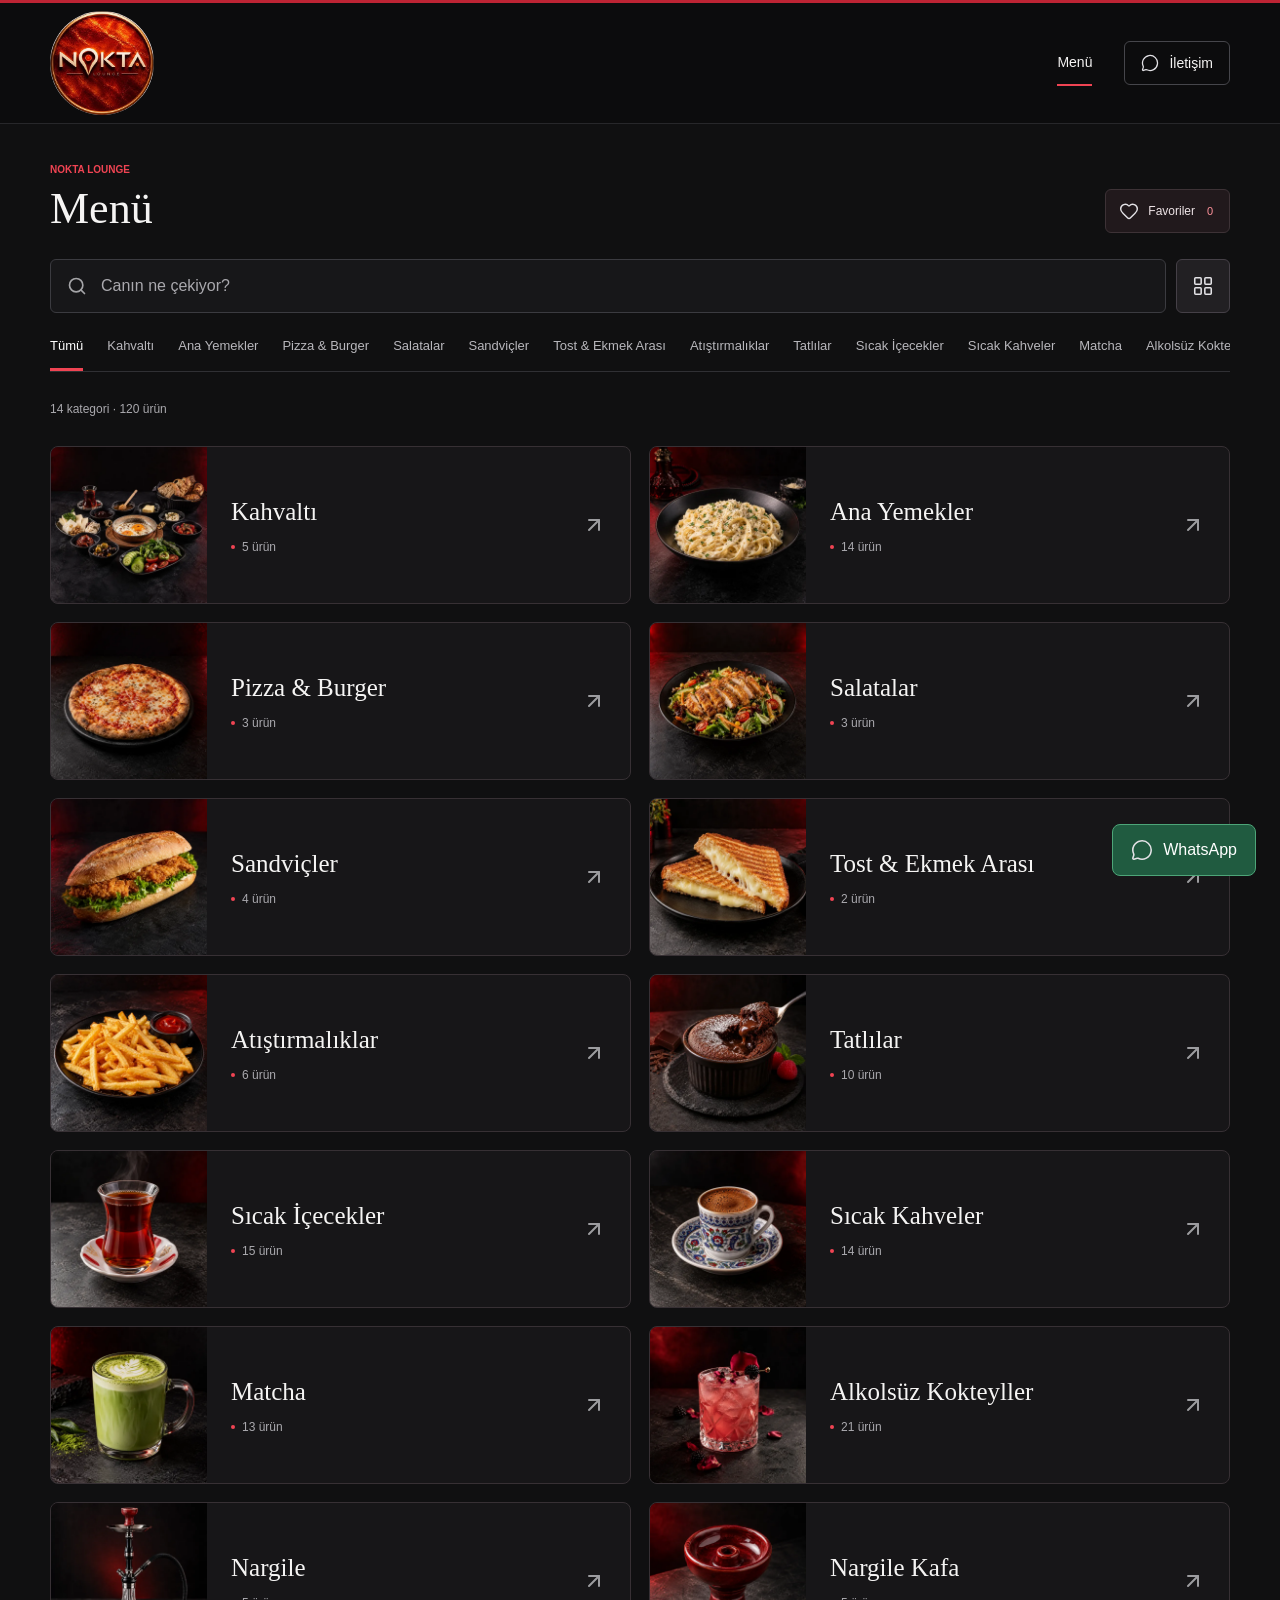
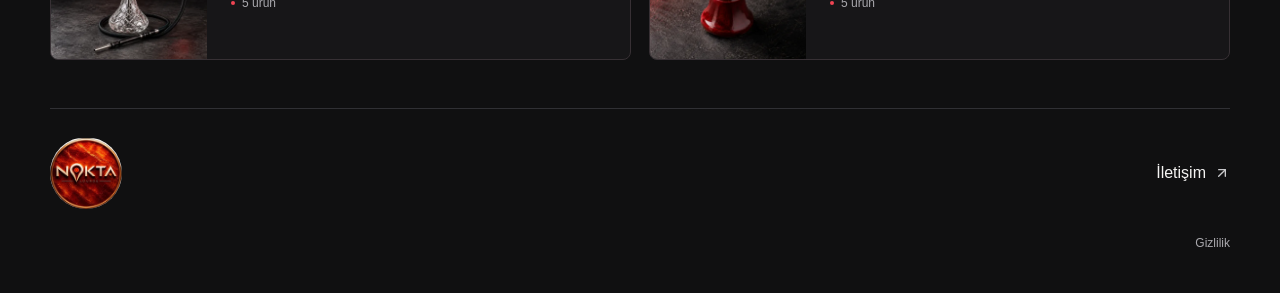
==== index.html @ b3f1ae63 "Launch Nokta Lounge menu with mobile navigation and WhatsApp" ====
<!doctype html>
<html lang="tr">
<head>
  <meta charset="UTF-8">
  <meta name="viewport" content="width=device-width, initial-scale=1, viewport-fit=cover">
  <meta name="theme-color" content="#101011">
  <meta name="description" content="Nokta Lounge menüsü: kahveler, soğuk içecekler, yemekler, tatlılar ve nargile. Kategorileri ve ürün fiyatlarını inceleyin.">
  <meta property="og:title" content="Nokta Lounge | Menü">
  <meta property="og:description" content="Kahveler, yemekler, tatlılar ve daha fazlası. Nokta Lounge menüsü.">
  <meta property="og:type" content="website">
  <meta property="og:locale" content="tr_TR">
  <meta property="og:url" content="https://merterman007-sudo.github.io/noktalounge/">
  <meta property="og:image" content="https://merterman007-sudo.github.io/noktalounge/assets/brand/nokta-logo.webp">
  <link rel="canonical" href="https://merterman007-sudo.github.io/noktalounge/">
  <title>Nokta Lounge | Menü</title>
  <link rel="icon" href="assets/brand/favicon.png" type="image/png">
  <link rel="stylesheet" href="styles.css">
  <script type="application/ld+json">{"@context":"https://schema.org","@type":"CafeOrCoffeeShop","name":"Nokta Lounge","currenciesAccepted":"TRY","telephone":"+905308218324","url":"https://merterman007-sudo.github.io/noktalounge/","hasMenu":"https://merterman007-sudo.github.io/noktalounge/"}</script>
</head>
<body>
  <a class="skip-link" href="#menu-title">Menüye geç</a>
  <header class="topbar">
    <div class="shell topbar-inner">
      <a class="brand" href="index.html" data-home aria-label="Nokta Lounge, ana menü">
        <img class="site-logo" src="assets/brand/nokta-logo.webp" width="320" height="320" alt="Nokta Lounge">
      </a>
      <nav class="header-nav" aria-label="Ana gezinme">
        <a class="header-menu" href="#menu-title" data-home>Menü</a>
        <button class="contact-trigger" type="button" data-contact><img src="assets/icons/message-circle.svg" width="18" height="18" alt="">İletişim</button>
      </nav>
    </div>
  </header>
  <main class="shell">
    <section class="menu-section" aria-labelledby="menu-title">
      <div class="menu-toolbar">
        <div><p class="eyebrow">NOKTA LOUNGE</p><h1 id="menu-title" tabindex="-1">Menü</h1></div>
        <button class="favorites-shortcut" type="button" data-favorites><img src="assets/icons/heart.svg" width="20" height="20" alt=""><span>Favoriler</span><span data-favorite-count>0</span></button>
      </div>
      <div class="menu-controls">
        <div class="search-tools"><div class="search-row">
          <img src="assets/icons/search.svg" alt="" width="20" height="20">
          <input id="search-input" type="search" autocomplete="off" enterkeyhint="search" placeholder="Canın ne çekiyor?" aria-label="Ürün veya kategori ara">
          <button id="clear-search" class="icon-button" type="button" aria-label="Aramayı temizle" title="Aramayı temizle" hidden><img src="assets/icons/x.svg" alt="" width="20" height="20"></button>
        </div><button class="category-picker icon-button" type="button" data-picker title="Tüm kategoriler" aria-label="Tüm kategorileri aç"><img src="assets/icons/layout-grid.svg" width="22" height="22" alt=""></button></div>
        <nav class="tabs" aria-label="Menü kategorileri"><div id="tabs-inner" class="tabs-inner"></div></nav>
      </div>
      <div class="results-toolbar"><p id="menu-summary" role="status">14 kategori</p><label id="sort-control" hidden><span>Sırala</span><select id="sort-select" aria-label="Ürünleri sırala"><option value="menu">Menü sırası</option><option value="low">Fiyat: düşükten yükseğe</option><option value="high">Fiyat: yüksekten düşüğe</option></select></label></div>
      <div id="category-grid" class="category-grid">
        <a class="category-card" href="#cat=kahvalti" data-category="kahvalti"><span class="category-image"><img src="assets/products/pdf-menu/serpme-kahvalti-kisi-basi.webp" width="640" height="640" alt="" loading="lazy"></span><span class="category-copy"><span><strong>Kahvaltı</strong><small>5 ürün</small></span><img src="assets/icons/arrow-up-right.svg" width="20" height="20" alt=""></span></a>
        <a class="category-card" href="#cat=ana-yemekler" data-category="ana-yemekler"><span class="category-image"><img src="assets/products/pdf-menu/fettuccine-alfredo.webp" width="640" height="640" alt="" loading="lazy"></span><span class="category-copy"><span><strong>Ana Yemekler</strong><small>14 ürün</small></span><img src="assets/icons/arrow-up-right.svg" width="20" height="20" alt=""></span></a>
        <a class="category-card" href="#cat=pizza-burger" data-category="pizza-burger"><span class="category-image"><img src="assets/products/pdf-menu/pizza.webp" width="640" height="640" alt="" loading="lazy"></span><span class="category-copy"><span><strong>Pizza &amp; Burger</strong><small>3 ürün</small></span><img src="assets/icons/arrow-up-right.svg" width="20" height="20" alt=""></span></a>
        <a class="category-card" href="#cat=salatalar" data-category="salatalar"><span class="category-image"><img src="assets/products/pdf-menu/citir-tavuklu-salata.webp" width="640" height="640" alt="" loading="lazy"></span><span class="category-copy"><span><strong>Salatalar</strong><small>3 ürün</small></span><img src="assets/icons/arrow-up-right.svg" width="20" height="20" alt=""></span></a>
        <a class="category-card" href="#cat=sandvicler" data-category="sandvicler"><span class="category-image"><img src="assets/products/pdf-menu/citir-tavuk-sandvic.webp" width="640" height="640" alt="" loading="lazy"></span><span class="category-copy"><span><strong>Sandviçler</strong><small>4 ürün</small></span><img src="assets/icons/arrow-up-right.svg" width="20" height="20" alt=""></span></a>
        <a class="category-card" href="#cat=tost-ekmek-arasi" data-category="tost-ekmek-arasi"><span class="category-image"><img src="assets/products/kasarli-tost.webp" width="640" height="640" alt="" loading="lazy"></span><span class="category-copy"><span><strong>Tost &amp; Ekmek Arası</strong><small>2 ürün</small></span><img src="assets/icons/arrow-up-right.svg" width="20" height="20" alt=""></span></a>
        <a class="category-card" href="#cat=atistirmaliklar" data-category="atistirmaliklar"><span class="category-image"><img src="assets/products/patates-kizartmasi.webp" width="640" height="640" alt="" loading="lazy"></span><span class="category-copy"><span><strong>Atıştırmalıklar</strong><small>6 ürün</small></span><img src="assets/icons/arrow-up-right.svg" width="20" height="20" alt=""></span></a>
        <a class="category-card" href="#cat=tatlilar" data-category="tatlilar"><span class="category-image"><img src="assets/products/sufle.webp" width="640" height="640" alt="" loading="lazy"></span><span class="category-copy"><span><strong>Tatlılar</strong><small>10 ürün</small></span><img src="assets/icons/arrow-up-right.svg" width="20" height="20" alt=""></span></a>
        <a class="category-card" href="#cat=sicak-icecekler" data-category="sicak-icecekler"><span class="category-image"><img src="assets/products/cay.webp" width="640" height="640" alt="" loading="lazy"></span><span class="category-copy"><span><strong>Sıcak İçecekler</strong><small>15 ürün</small></span><img src="assets/icons/arrow-up-right.svg" width="20" height="20" alt=""></span></a>
        <a class="category-card" href="#cat=kahveler" data-category="kahveler"><span class="category-image"><img src="assets/products/turk-kahvesi.webp" width="640" height="640" alt="" loading="lazy"></span><span class="category-copy"><span><strong>Sıcak Kahveler</strong><small>14 ürün</small></span><img src="assets/icons/arrow-up-right.svg" width="20" height="20" alt=""></span></a>
        <a class="category-card" href="#cat=matcha" data-category="matcha"><span class="category-image"><img src="assets/products/pdf-menu/matcha-latte.webp" width="640" height="640" alt="" loading="lazy"></span><span class="category-copy"><span><strong>Matcha</strong><small>13 ürün</small></span><img src="assets/icons/arrow-up-right.svg" width="20" height="20" alt=""></span></a>
        <a class="category-card" href="#cat=alkolsuz-kokteyller" data-category="alkolsuz-kokteyller"><span class="category-image"><img src="assets/products/pdf-menu/pink-venom.webp" width="640" height="640" alt="" loading="lazy"></span><span class="category-copy"><span><strong>Alkolsüz Kokteyller</strong><small>21 ürün</small></span><img src="assets/icons/arrow-up-right.svg" width="20" height="20" alt=""></span></a>
        <a class="category-card" href="#cat=nargile" data-category="nargile"><span class="category-image"><img src="assets/products/nokta-special.webp" width="640" height="640" alt="" loading="lazy"></span><span class="category-copy"><span><strong>Nargile</strong><small>5 ürün</small></span><img src="assets/icons/arrow-up-right.svg" width="20" height="20" alt=""></span></a>
        <a class="category-card" href="#cat=nargile-kafa" data-category="nargile-kafa"><span class="category-image"><img src="assets/products/pdf-menu/nokta-special-kafa.webp" width="640" height="640" alt="" loading="lazy"></span><span class="category-copy"><span><strong>Nargile Kafa</strong><small>5 ürün</small></span><img src="assets/icons/arrow-up-right.svg" width="20" height="20" alt=""></span></a>
      </div>
      <div id="menu-root" class="menu-root"></div>
      <noscript><style>.menu-controls,.mobile-bar,[data-contact],[data-privacy],[data-favorites],.results-toolbar{display:none!important}.category-grid{margin-bottom:40px}</style>
        <article id="cat=kahvalti" class="menu-category"><header class="menu-head"><h2>Kahvaltı</h2></header><div class="item-list"><div class="item-row"><span class="item-name">Serpme Kahvaltı (kişi başı)</span><span class="item-price">600 ₺</span></div><div class="item-row"><span class="item-name">Kahvaltı Tabağı</span><span class="item-price">400 ₺</span></div><div class="item-row"><span class="item-name">Menemen</span><span class="item-price">225 ₺</span></div><div class="item-row"><span class="item-name">Sucuklu Yumurta</span><span class="item-price">245 ₺</span></div><div class="item-row"><span class="item-name">Peynirli Omlet Çeşitleri</span><span class="item-price">225 ₺</span></div></div></article>
        <article id="cat=ana-yemekler" class="menu-category"><header class="menu-head"><h2>Ana Yemekler</h2></header><div class="item-list"><div class="item-row"><span class="item-name">Fettuccine Alfredo</span><span class="item-price">475 ₺</span></div><div class="item-row"><span class="item-name">Pesto Makarna</span><span class="item-price">425 ₺</span></div><div class="item-row"><span class="item-name">Penne Arrabbiata</span><span class="item-price">425 ₺</span></div><div class="item-row"><span class="item-name">Köri Soslu Tavuk</span><span class="item-price">475 ₺</span></div><div class="item-row"><span class="item-name">Barbekü Soslu Tavuk</span><span class="item-price">475 ₺</span></div><div class="item-row"><span class="item-name">Tavuk Fajita</span><span class="item-price">525 ₺</span></div><div class="item-row"><span class="item-name">Kremalı Mantarlı Tavuk</span><span class="item-price">475 ₺</span></div><div class="item-row"><span class="item-name">Izgara Köfte</span><span class="item-price">600 ₺</span></div><div class="item-row"><span class="item-name">Yarım Ekmek Köfte</span><span class="item-price">390 ₺</span></div><div class="item-row"><span class="item-name">Üç Çeyrek Köfte</span><span class="item-price">475 ₺</span></div><div class="item-row"><span class="item-name">Et Fajita</span><span class="item-price">650 ₺</span></div><div class="item-row"><span class="item-name">Steak</span><span class="item-price">750 ₺</span></div><div class="item-row"><span class="item-name">Et Sote</span><span class="item-price">675 ₺</span></div><div class="item-row"><span class="item-name">Çökertme Kebabı</span><span class="item-price">675 ₺</span></div></div></article>
        <article id="cat=pizza-burger" class="menu-category"><header class="menu-head"><h2>Pizza &amp; Burger</h2></header><div class="item-list"><div class="item-row"><span class="item-name">Pizza</span><span class="item-price">375 ₺</span></div><div class="item-row"><span class="item-name">Hamburger</span><span class="item-price">400 ₺</span></div><div class="item-row"><span class="item-name">Çizburger</span><span class="item-price">430 ₺</span></div></div></article>
        <article id="cat=salatalar" class="menu-category"><header class="menu-head"><h2>Salatalar</h2></header><div class="item-list"><div class="item-row"><span class="item-name">Çıtır Tavuklu Salata</span><span class="item-price">390 ₺</span></div><div class="item-row"><span class="item-name">Ton Balıklı Salata</span><span class="item-price">370 ₺</span></div><div class="item-row"><span class="item-name">Akdeniz Salata</span><span class="item-price">340 ₺</span></div></div></article>
        <article id="cat=sandvicler" class="menu-category"><header class="menu-head"><h2>Sandviçler</h2></header><div class="item-list"><div class="item-row"><span class="item-name">Çıtır Tavuk Sandviç</span><span class="item-price">360 ₺</span></div><div class="item-row"><span class="item-name">Hindi Füme Sandviç</span><span class="item-price">340 ₺</span></div><div class="item-row"><span class="item-name">Ton Balıklı Sandviç</span><span class="item-price">340 ₺</span></div><div class="item-row"><span class="item-name">Patso</span><span class="item-price">275 ₺</span></div></div></article>
        <article id="cat=tost-ekmek-arasi" class="menu-category"><header class="menu-head"><h2>Tost &amp; Ekmek Arası</h2></header><div class="item-list"><div class="item-row"><span class="item-name">Kaşarlı Tost</span><span class="item-price">250 ₺</span></div><div class="item-row"><span class="item-name">Karışık Tost</span><span class="item-price">290 ₺</span></div></div></article>
        <article id="cat=atistirmaliklar" class="menu-category"><header class="menu-head"><h2>Atıştırmalıklar</h2></header><div class="item-list"><div class="item-row"><span class="item-name">Patates Tabağı</span><span class="item-price">280 ₺</span></div><div class="item-row"><span class="item-name">Combo Basket</span><span class="item-price">390 ₺</span></div><div class="item-row"><span class="item-name">Çerez</span><span class="item-price">300 ₺</span></div><div class="item-row"><span class="item-name">Patlamış Mısır</span><span class="item-price">200 ₺</span></div><div class="item-row"><span class="item-name">Meyve Tabağı</span><span class="item-price">350 ₺</span></div><div class="item-row"><span class="item-name">Lüks Meyve Tabağı</span><span class="item-price">525 ₺</span></div></div></article>
        <article id="cat=tatlilar" class="menu-category"><header class="menu-head"><h2>Tatlılar</h2></header><div class="item-list"><div class="item-row"><span class="item-name">Sufle</span><span class="item-price">350 ₺</span></div><div class="item-row"><span class="item-name">San Sebastian</span><span class="item-price">400 ₺</span></div><div class="item-row"><span class="item-name">Coco Star</span><span class="item-price">400 ₺</span></div><div class="item-row"><span class="item-name">Lotus Kubbe</span><span class="item-price">425 ₺</span></div><div class="item-row"><span class="item-name">Fıstıklı Çikolatalı</span><span class="item-price">475 ₺</span></div><div class="item-row"><span class="item-name">Cheesecake</span><span class="item-price">400 ₺</span></div><div class="item-row"><span class="item-name">Çikolatalı Dünyası</span><span class="item-price">425 ₺</span></div><div class="item-row"><span class="item-name">Latte Mono</span><span class="item-price">375 ₺</span></div><div class="item-row"><span class="item-name">Profiterollü Kare</span><span class="item-price">375 ₺</span></div><div class="item-row"><span class="item-name">Sütlü Tatlılar</span><span class="item-price">250 ₺</span></div></div></article>
        <article id="cat=sicak-icecekler" class="menu-category"><header class="menu-head"><h2>Sıcak İçecekler</h2></header><div class="item-list"><div class="item-row"><span class="item-name">Çay</span><span class="item-price">50 ₺</span></div><div class="item-row"><span class="item-name">Fincan Çay</span><span class="item-price">60 ₺</span></div><div class="item-row"><span class="item-name">Ihlamur</span><span class="item-price">170 ₺</span></div><div class="item-row"><span class="item-name">Ada Çayı</span><span class="item-price">170 ₺</span></div><div class="item-row"><span class="item-name">Nane Limon</span><span class="item-price">170 ₺</span></div><div class="item-row"><span class="item-name">Kış Çayı</span><span class="item-price">170 ₺</span></div><div class="item-row"><span class="item-name">Papatya Çayı</span><span class="item-price">170 ₺</span></div><div class="item-row"><span class="item-name">Hibiskus Çayı</span><span class="item-price">170 ₺</span></div><div class="item-row"><span class="item-name">Yeşil Çay</span><span class="item-price">170 ₺</span></div><div class="item-row"><span class="item-name">Oralet Çeşitleri</span><span class="item-price">80 ₺</span></div><div class="item-row"><span class="item-name">Sıcak Çikolata</span><span class="item-price">190 ₺</span></div><div class="item-row"><span class="item-name">Sahlep</span><span class="item-price">190 ₺</span></div><div class="item-row"><span class="item-name">Ballı Süt</span><span class="item-price">170 ₺</span></div><div class="item-row"><span class="item-name">Nescafe</span><span class="item-price">130 ₺</span></div><div class="item-row"><span class="item-name">Sütlü Nescafe</span><span class="item-price">150 ₺</span></div></div></article>
        <article id="cat=kahveler" class="menu-category"><header class="menu-head"><h2>Sıcak Kahveler</h2></header><div class="item-list"><div class="item-row"><span class="item-name">Türk Kahvesi</span><span class="item-price">150 ₺</span></div><div class="item-row"><span class="item-name">Double Türk Kahvesi</span><span class="item-price">220 ₺</span></div><div class="item-row"><span class="item-name">Dibek Kahvesi</span><span class="item-price">170 ₺</span></div><div class="item-row"><span class="item-name">Menengiç Kahvesi</span><span class="item-price">170 ₺</span></div><div class="item-row"><span class="item-name">Espresso</span><span class="item-price">140 ₺</span></div><div class="item-row"><span class="item-name">Double Espresso</span><span class="item-price">180 ₺</span></div><div class="item-row"><span class="item-name">Filtre Kahve</span><span class="item-price">180 ₺</span></div><div class="item-row"><span class="item-name">Americano</span><span class="item-price">180 ₺</span></div><div class="item-row"><span class="item-name">Latte</span><span class="item-price">220 ₺</span></div><div class="item-row"><span class="item-name">Caramel Latte</span><span class="item-price">240 ₺</span></div><div class="item-row"><span class="item-name">Cappuccino</span><span class="item-price">220 ₺</span></div><div class="item-row"><span class="item-name">Mocha</span><span class="item-price">240 ₺</span></div><div class="item-row"><span class="item-name">White Mocha</span><span class="item-price">250 ₺</span></div><div class="item-row"><span class="item-name">Caramel Macchiato</span><span class="item-price">250 ₺</span></div></div></article>
        <article id="cat=matcha" class="menu-category"><header class="menu-head"><h2>Matcha</h2></header><div class="item-list"><div class="item-row"><span class="item-name">Matcha Latte</span><span class="item-price">250 ₺</span></div><div class="item-row"><span class="item-name">Vanilla Matcha</span><span class="item-price">260 ₺</span></div><div class="item-row"><span class="item-name">Strawberry Matcha</span><span class="item-price">270 ₺</span></div><div class="item-row"><span class="item-name">Mango Matcha</span><span class="item-price">270 ₺</span></div><div class="item-row"><span class="item-name">Blueberry Matcha</span><span class="item-price">270 ₺</span></div><div class="item-row"><span class="item-name">Coconut Matcha</span><span class="item-price">270 ₺</span></div><div class="item-row"><span class="item-name">Iced Matcha Latte</span><span class="item-price">260 ₺</span></div><div class="item-row"><span class="item-name">Iced Vanilla Matcha</span><span class="item-price">270 ₺</span></div><div class="item-row"><span class="item-name">Iced Strawberry Matcha</span><span class="item-price">270 ₺</span></div><div class="item-row"><span class="item-name">Iced Mango Matcha</span><span class="item-price">270 ₺</span></div><div class="item-row"><span class="item-name">Iced Blueberry Matcha</span><span class="item-price">270 ₺</span></div><div class="item-row"><span class="item-name">Iced Coconut Matcha</span><span class="item-price">270 ₺</span></div><div class="item-row"><span class="item-name">Matcha Lemonade</span><span class="item-price">260 ₺</span></div></div></article>
        <article id="cat=alkolsuz-kokteyller" class="menu-category"><header class="menu-head"><h2>Alkolsüz Kokteyller</h2></header><div class="item-list"><div class="item-row"><span class="item-name">Pink Venom</span><span class="item-price">270 ₺</span></div><div class="item-row"><span class="item-name">Blue Mirage</span><span class="item-price">270 ₺</span></div><div class="item-row"><span class="item-name">Berry Rush</span><span class="item-price">260 ₺</span></div><div class="item-row"><span class="item-name">Tropical Kiss</span><span class="item-price">260 ₺</span></div><div class="item-row"><span class="item-name">Golden Hour</span><span class="item-price">260 ₺</span></div><div class="item-row"><span class="item-name">Purple Haze</span><span class="item-price">270 ₺</span></div><div class="item-row"><span class="item-name">Ocean Drive</span><span class="item-price">270 ₺</span></div><div class="item-row"><span class="item-name">Mango Fever</span><span class="item-price">260 ₺</span></div><div class="item-row"><span class="item-name">Strawberry Moon</span><span class="item-price">260 ₺</span></div><div class="item-row"><span class="item-name">Midnight Blue</span><span class="item-price">270 ₺</span></div><div class="item-row"><span class="item-name">Lychee Dream</span><span class="item-price">260 ₺</span></div><div class="item-row"><span class="item-name">Coco Crush</span><span class="item-price">260 ₺</span></div><div class="item-row"><span class="item-name">Dragon Bloom</span><span class="item-price">270 ₺</span></div><div class="item-row"><span class="item-name">Sunset Crush</span><span class="item-price">260 ₺</span></div><div class="item-row"><span class="item-name">Electric Blue</span><span class="item-price">270 ₺</span></div><div class="item-row"><span class="item-name">Passion Wave</span><span class="item-price">260 ₺</span></div><div class="item-row"><span class="item-name">Pink Sunset</span><span class="item-price">260 ₺</span></div><div class="item-row"><span class="item-name">Frozen Berry</span><span class="item-price">260 ₺</span></div><div class="item-row"><span class="item-name">Cool Lime</span><span class="item-price">240 ₺</span></div><div class="item-row"><span class="item-name">Mojito</span><span class="item-price">250 ₺</span></div><div class="item-row"><span class="item-name">Berry Hibiscus</span><span class="item-price">260 ₺</span></div></div></article>
        <article id="cat=nargile" class="menu-category"><header class="menu-head"><h2>Nargile</h2></header><div class="item-list"><div class="item-row"><span class="item-name">Nokta Special</span><span class="item-price">550 ₺</span></div><div class="item-row"><span class="item-name">Al Fakher</span><span class="item-price">400 ₺</span></div><div class="item-row"><span class="item-name">Dark Seri</span><span class="item-price">750 ₺</span></div><div class="item-row"><span class="item-name">Cigar</span><span class="item-price">900 ₺</span></div><div class="item-row"><span class="item-name">Nakhla</span><span class="item-price">400 ₺</span></div></div></article>
        <article id="cat=nargile-kafa" class="menu-category"><header class="menu-head"><h2>Nargile Kafa</h2></header><div class="item-list"><div class="item-row"><span class="item-name">Nokta Special Kafa</span><span class="item-price">375 ₺</span></div><div class="item-row"><span class="item-name">Al Fakher Kafa</span><span class="item-price">250 ₺</span></div><div class="item-row"><span class="item-name">Dark Seri Kafa</span><span class="item-price">425 ₺</span></div><div class="item-row"><span class="item-name">Cigar Kafa</span><span class="item-price">750 ₺</span></div><div class="item-row"><span class="item-name">Nakhla Kafa</span><span class="item-price">250 ₺</span></div></div></article>
      </noscript>
    </section>
  </main>
  <footer class="shell footer">
    <div class="footer-main"><a class="footer-name" href="index.html" data-home aria-label="Nokta Lounge ana menü"><img class="footer-logo" src="assets/brand/nokta-logo.webp" width="320" height="320" alt="Nokta Lounge"></a><button type="button" class="text-button" data-contact>İletişim <img src="assets/icons/arrow-up-right.svg" width="16" height="16" alt=""></button></div>
    <div class="footer-meta"><button type="button" class="text-button" data-privacy>Gizlilik</button></div>
  </footer>
  <nav class="mobile-bar" aria-label="Hızlı erişim">
    <button type="button" data-home class="mobile-action is-active"><img src="assets/icons/utensils.svg" width="20" height="20" alt=""><span>Menü</span></button>
    <button type="button" data-search class="mobile-action"><img src="assets/icons/search.svg" width="20" height="20" alt=""><span>Ara</span></button>
    <button type="button" data-favorites class="mobile-action"><img src="assets/icons/heart.svg" width="20" height="20" alt=""><span>Favoriler <span data-favorite-count>0</span></span></button>
    <button type="button" data-contact class="mobile-action"><img src="assets/icons/message-circle.svg" width="20" height="20" alt=""><span>İletişim</span></button>
    <a id="whatsapp-mobile" class="mobile-action mobile-whatsapp" hidden target="_blank" rel="noopener noreferrer" aria-label="WhatsApp üzerinden Nokta Lounge'a yazın"><img src="assets/icons/message-circle.svg" width="20" height="20" alt=""><span>WhatsApp</span></a>
  </nav>
  <a id="whatsapp-float" class="whatsapp-float" hidden target="_blank" rel="noopener noreferrer"><img src="assets/icons/message-circle.svg" width="22" height="22" alt=""><span>WhatsApp</span></a>
  <dialog id="contact-dialog" aria-labelledby="contact-title">
    <div class="sheet-handle" aria-hidden="true"></div>
    <button class="icon-button dialog-close" type="button" data-close aria-label="İletişim penceresini kapat" title="Kapat"><img src="assets/icons/x.svg" width="20" height="20" alt=""></button>
    <p class="eyebrow">NOKTA LOUNGE</p><h2 id="contact-title">Bize ulaşın<span>.</span></h2>
    <p id="contact-pending" class="contact-pending">İletişim bilgilerimiz yakında burada.</p>
    <div id="contact-links" class="contact-links"></div>
    <button id="whatsapp-pending" class="contact-link whatsapp-link" type="button" disabled><img src="assets/icons/message-circle.svg" width="22" height="22" alt=""><span>WhatsApp<small>Yakında</small></span></button>
  </dialog>
  <dialog id="privacy-dialog" aria-labelledby="privacy-title">
    <button class="icon-button dialog-close" type="button" data-close aria-label="Gizlilik penceresini kapat" title="Kapat"><img src="assets/icons/x.svg" width="20" height="20" alt=""></button>
    <p class="eyebrow">NOKTA LOUNGE</p><h2 id="privacy-title">Gizlilik</h2>
    <p>Bu menü sayfası çerez kullanmaz; reklam veya ziyaretçi analiz etiketi çalıştırmaz. Arama alanına yazdığınız metin bu sayfada işlenir. Favorileriniz bu cihazın tarayıcısında saklanır; sunucuya gönderilmez.</p>
    <p>WhatsApp, Instagram veya harita bağlantılarından birini açtığınızda ilgili hizmetin gizlilik koşulları geçerlidir.</p>
  </dialog>
  <dialog id="product-dialog" class="product-dialog" aria-labelledby="product-title"><button class="icon-button dialog-close" type="button" data-close aria-label="Ürün detayını kapat" title="Kapat"><img src="assets/icons/x.svg" width="20" height="20" alt=""></button><div id="product-content"></div></dialog>
  <dialog id="category-dialog" aria-labelledby="picker-title"><button class="icon-button dialog-close" type="button" data-close aria-label="Kategorileri kapat" title="Kapat"><img src="assets/icons/x.svg" width="20" height="20" alt=""></button><p class="eyebrow">MENÜ</p><h2 id="picker-title">Kategoriler</h2><div id="picker-categories"></div></dialog>
  <div id="menu-announcement" class="sr-only" role="status"></div>
  <script src="business.js"></script>
  <script src="product-images.js"></script>
  <script src="menu-data.js"></script>
  <script src="app.js"></script>
</body>
</html>
---- styles.css ----
:root {
  color-scheme: dark;
  --bg: #101011;
  --surface: #19191b;
  --line: #303034;
  --text: #f5f4f3;
  --muted: #aaa9ae;
  --red: #f04453;
  font-family: Arial, Helvetica, sans-serif;
  color: var(--text);
  background: var(--bg);
}
* { box-sizing: border-box; letter-spacing: 0; }
body { margin: 0; -webkit-text-size-adjust: 100%; }
button, input { font: inherit; }
button, input, a { -webkit-tap-highlight-color: transparent; }
button, a { touch-action: manipulation; }
button { cursor: pointer; }
a { color: inherit; text-decoration: none; }
button:focus-visible, a:focus-visible { outline: 2px solid #ff8590; outline-offset: 4px; }
[hidden] { display: none !important; }
.shell { width: min(1180px, calc(100% - 64px)); margin-inline: auto; }
.skip-link { position: fixed; top: -80px; left: 16px; z-index: 100; background: #fff; color: #111; padding: 14px; }
.skip-link:focus { top: 10px; }
.topbar { background: #0c0c0d; border-top: 3px solid #be2434; border-bottom: 1px solid #27272a; }
.topbar-inner { min-height: 108px; display: flex; align-items: center; justify-content: space-between; gap: 20px; }
.brand { display: inline-flex; flex-direction: column; align-items: center; padding: 8px 0; }
.site-logo { width: 104px; height: 104px; display: block; object-fit: contain; border-radius: 50%; }
.footer-logo { width: 72px; height: 72px; display: block; object-fit: contain; border-radius: 50%; }
.menu-group-title { margin: 26px 0 4px; color: #d5bdab; font-size: 16px; font-weight: 600; }
@media(max-width:600px) { .site-logo { width: 82px; height: 82px; } .footer-logo { width: 64px; height: 64px; } }
.brand-name { font-weight: 900; font-size: 38px; line-height: 1; }
.brand-dot, .footer-name span, dialog h2 span { color: var(--red); }
.brand-sub { font-size: 10px; margin-top: 7px; font-weight: 700; }
.header-nav { display: flex; align-items: center; gap: 32px; font-size: 14px; }
.header-menu { padding: 14px 0; border-bottom: 2px solid var(--red); }
.contact-trigger { display: flex; align-items: center; gap: 10px; min-height: 44px; padding: 10px 16px; background: transparent; color: var(--text); border: 1px solid #46464b; border-radius: 6px; }
.contact-trigger:hover { border-color: var(--red); }
.menu-section { padding: 40px 0 48px; min-height: 65vh; }
.menu-toolbar { display: flex; align-items: flex-end; justify-content: space-between; gap: 12px; margin-bottom: 26px; }
.menu-toolbar>div { min-width: 0; }
.favorites-shortcut { flex-shrink: 0; }
.eyebrow { font-size: 10px; font-weight: 700; color: var(--red); margin: 0 0 10px; }
h1 { font: 400 44px/1.1 Georgia, 'Times New Roman', serif; margin: 0; overflow-wrap: anywhere; }
h1:focus { outline: none; }
#menu-summary { color: var(--muted); font-size: 13px; margin: 0 0 6px; flex-shrink: 0; }
.menu-controls { position: sticky; top: 0; z-index: 10; padding-top: 12px; background: var(--bg); margin-top: -12px; }
.search-row { display: flex; gap: 14px; align-items: center; height: 54px; padding: 0 16px; border: 1px solid #3b3b40; border-radius: 6px; background: #171719; }
.search-row:focus-within { border-color: var(--red); box-shadow: 0 0 0 2px #f0445320; }
.search-row>img { flex-shrink: 0; opacity: .8; }
input { min-width: 0; width: 100%; height: 100%; border: 0; padding: 0; background: transparent; color: var(--text); font-size: 16px; outline: none; }
input::placeholder { color: var(--muted); }
input::-webkit-search-cancel-button { display: none; }
.icon-button { display: grid; place-items: center; flex-shrink: 0; width: 44px; height: 44px; padding: 0; border: 0; border-radius: 6px; background: transparent; color: var(--text); }
#clear-search { margin-right: -12px; }
.tabs { padding: 6px 0 0; margin-bottom: 24px; border-bottom: 1px solid var(--line); }
.tabs-inner { display: flex; gap: 24px; overflow-x: auto; scrollbar-width: none; scroll-padding: 12px; }
.tabs-inner::-webkit-scrollbar { display: none; }
.tab-button { flex: 0 0 auto; position: relative; min-height: 52px; padding: 14px 0; border: 0; background: transparent; color: #b8b7bc; font-size: 13px; }
.tab-button.active { color: #fff; }
.tab-button.active::after { content: ''; position: absolute; bottom: 0; height: 3px; background: var(--red); left: 0; right: 0; }
.category-grid { display: grid; grid-template-columns: repeat(5, minmax(0, 1fr)); gap: 24px 18px; }
.category-card { display: block; width: 100%; border: 1px solid #2c2c30; border-radius: 8px; overflow: hidden; background: #171719; color: var(--text); text-align: left; transition: border-color .2s, transform .2s; }
.category-card:hover { border-color: #8b3942; transform: translateY(-3px); }
.category-image { display: block; overflow: hidden; aspect-ratio: 1; background: #0c0a0b; }
.category-image img { display: block; width: 100%; height: 100%; object-fit: cover; transition: transform .35s; }
.category-card:hover .category-image img { transform: scale(1.04); }
.category-copy { padding: 17px 14px; min-height: 95px; display: grid; grid-template-columns: minmax(0, 1fr) 24px; align-items: center; gap: 8px; border-top: 1px solid #ffffff06; }
.category-copy strong { display: block; font-size: 16px; line-height: 1.35; font-weight: 600; }
.category-copy small { display: flex; align-items: center; gap: 7px; color: var(--muted); font-size: 12px; margin-top: 8px; }
.category-copy small::before { content: ''; display: block; width: 4px; height: 4px; background: var(--red); border-radius: 50%; }
.category-copy>img { opacity: .75; }
.back-button { display: inline-flex; align-items: center; gap: 8px; min-height: 44px; border: 0; padding: 0 4px; background: none; color: #c8c7cc; margin: -8px 0 18px; font-size: 14px; }
.menu-category { margin-bottom: 32px; }
.menu-head { display: flex; align-items: center; gap: 22px; border-bottom: 1px solid #444047; padding-bottom: 22px; }
.menu-head>img { width: 112px; height: 112px; border-radius: 6px; object-fit: cover; }
.menu-head h2 { font: 400 30px/1.2 Georgia, serif; margin: 0 0 10px; overflow-wrap: anywhere; }
.count-badge { color: var(--muted); font-size: 13px; }
.item-list { display: grid; grid-template-columns: repeat(2, minmax(0, 1fr)); column-gap: 48px; }
.item-row { display: flex; justify-content: space-between; gap: 20px; padding: 23px 0; border-bottom: 1px solid #2a2a2e; }
.item-name { font-size: 16px; font-weight: 500; line-height: 1.5; overflow-wrap: anywhere; }
.item-note { font-size: 13px; color: var(--muted); line-height: 1.5; margin-top: 6px; }
.item-price { font-size: 16px; line-height: 1.5; font-weight: 600; white-space: nowrap; font-variant-numeric: tabular-nums; }
.empty-state { padding: 36px 8px 64px; text-align: center; }
.empty-state h2 { font: 400 28px/1.2 Georgia, serif; }
.empty-state p { color: var(--muted); line-height: 1.6; overflow-wrap: anywhere; }
.reset-search { min-height: 44px; padding: 10px 18px; border: 1px solid var(--line); border-radius: 6px; background: var(--surface); color: var(--text); }
.footer { border-top: 1px solid var(--line); padding-block: 28px; }
.footer-main, .footer-meta { display: flex; align-items: center; justify-content: space-between; gap: 16px; }
.footer-name { font: 400 24px/1.4 Georgia, serif; }
.footer-meta { font-size: 12px; color: var(--muted); margin-top: 12px; }
.text-button { display: inline-flex; align-items: center; gap: 8px; min-height: 44px; border: 0; padding: 8px 0; background: none; color: inherit; font-size: inherit; }
.mobile-bar { display: none; }
dialog { width: min(460px, calc(100% - 32px)); max-height: calc(100dvh - 32px); padding: 36px 28px 28px; border: 1px solid #414146; border-radius: 8px; background: #19191c; color: var(--text); box-shadow: 0 20px 100px #0008; overscroll-behavior: contain; }
dialog::backdrop { background: #000a; backdrop-filter: blur(4px); }
dialog h2 { font: 400 34px/1.2 Georgia, serif; margin: 8px 0 20px; }
dialog p:not(.eyebrow) { color: #bebdc3; line-height: 1.7; font-size: 14px; }
.dialog-close { position: absolute; right: 10px; top: 10px; background: #ffffff06; }
.contact-links { display: grid; gap: 10px; }
.contact-link { min-height: 64px; display: flex; align-items: center; gap: 14px; padding: 16px; border: 1px solid #44444a; border-radius: 6px; color: var(--text); background: #242427; width: 100%; text-align: left; overflow-wrap: anywhere; }
.contact-link>span { min-width: 0; }
.contact-link small { display: block; margin-top: 5px; font-size: 12px; color: #c6c5cb; }
.whatsapp-link { background: #194c35; border-color: #317650; }
.whatsapp-link:disabled { background: #222225; border-color: #343439; color: #b2b1b7; cursor: default; }
.whatsapp-link:disabled img { opacity: .6; }
.whatsapp-float { position: fixed; right: 24px; bottom: 24px; z-index: 15; min-height: 52px; padding: 12px 18px; gap: 10px; display: flex; align-items: center; border: 1px solid #4da578; border-radius: 8px; background: #205b40; color: #fff; }
body.dialog-open { overflow: hidden; }
@media (max-width: 1050px) { .category-grid { grid-template-columns: repeat(4, minmax(0, 1fr)); } }
@media (max-width: 800px) { .category-grid { grid-template-columns: repeat(3, minmax(0, 1fr)); } .shell { width: calc(100% - 40px); } }
@media (max-width: 600px) {
  body { padding-bottom: calc(78px + env(safe-area-inset-bottom)); }
  .shell { width: calc(100% - 32px); }
  .topbar-inner { min-height: 86px; gap: 14px; }
  .brand-name { font-size: 31px; }
  .brand-sub { font-size: 9px; margin-top: 5px; }
  .header-menu { display: none; }
  .contact-trigger { border: 0; padding: 10px 0 10px 12px; font-size: 13px; gap: 7px; }
  .menu-section { padding-top: 28px; padding-bottom: 32px; }
  .menu-toolbar { margin-bottom: 22px; }
  h1 { font-size: 36px; }
  .eyebrow { font-size: 9px; margin-bottom: 8px; }
  #menu-summary { font-size: 12px; margin-bottom: 4px; }
  .search-row { height: 50px; padding-left: 13px; }
  .tabs { margin-bottom: 20px; }
  .tabs-inner { gap: 22px; }
  .tab-button { min-height: 48px; font-size: 13px; }
  .category-grid { grid-template-columns: repeat(2, minmax(0, 1fr)); gap: 16px 12px; }
  .category-copy { min-height: 87px; padding: 13px 11px; gap: 4px; grid-template-columns: minmax(0, 1fr) 18px; }
  .category-copy strong { font-size: 15px; }
  .category-copy>img { width: 18px; height: 18px; }
  .category-copy small { font-size: 11px; margin-top: 8px; }
  .category-card:hover { transform: none; }
  .menu-head { gap: 16px; padding-bottom: 20px; }
  .menu-head>img { width: 86px; height: 86px; }
  .menu-head h2 { font-size: 26px; }
  .item-list { grid-template-columns: 1fr; }
  .item-row { padding: 20px 0; }
  .item-name, .item-price { font-size: 15px; }
  .footer { padding-top: 22px; padding-bottom: 16px; }
  .footer-name { font-size: 22px; }
  .footer-meta { font-size: 11px; }
  .mobile-bar { display: grid; grid-template-columns: repeat(3, 1fr); position: fixed; z-index: 20; bottom: 0; left: 0; right: 0; padding: 6px 16px calc(6px + env(safe-area-inset-bottom)); background: #121214f5; border-top: 1px solid #3b3539; backdrop-filter: blur(16px); }
  .mobile-action { min-height: 56px; border: 0; border-radius: 6px; background: transparent; color: #b4b3ba; display: flex; flex-direction: column; align-items: center; justify-content: center; gap: 6px; font-size: 11px; }
  .mobile-action.is-active { color: #ff737f; }
  .mobile-action.is-active img { filter: brightness(0) saturate(100%) invert(63%) sepia(39%) saturate(1941%) hue-rotate(312deg) brightness(104%) contrast(101%); }
  body:has(.search-row:focus-within) .mobile-bar { display: none; }
  dialog { width: 100%; max-width: 100%; max-height: calc(100dvh - 28px); margin: auto 0 0; border-radius: 8px 8px 0 0; padding: 38px 24px calc(28px + env(safe-area-inset-bottom)); }
  .sheet-handle { position: absolute; top: 12px; left: calc(50% - 18px); width: 36px; height: 4px; border-radius: 2px; background: #55545b; }
  .dialog-close { top: 20px; right: 14px; }
  .whatsapp-float { display: none; }
  .mobile-whatsapp { color: #87dfac; }
  .mobile-whatsapp img { filter: brightness(0) saturate(100%) invert(83%) sepia(18%) saturate(730%) hue-rotate(88deg); }
  .whatsapp-float span { display: none; }
}
.sr-only { position: absolute; width: 1px; height: 1px; padding: 0; margin: -1px; overflow: hidden; clip-path: inset(50%); white-space: nowrap; border: 0; }
.favorites-shortcut { display: flex; align-items: center; gap: 9px; min-height: 44px; padding: 0 13px; border: 1px solid #3d3236; border-radius: 6px; background: #21191c; color: #eee4e7; font-size: 12px; }
.favorites-shortcut [data-favorite-count] { font-size: 11px; color: #ff929b; min-width: 12px; text-align: center; }
.search-tools { display: flex; gap: 10px; }
.search-tools .search-row { flex: 1; min-width: 0; }
.category-picker { width: 54px; height: 54px; background: #222023; border: 1px solid #454047; }
.results-toolbar { display: flex; align-items: center; justify-content: space-between; gap: 12px; min-height: 42px; margin: -8px 0 16px; }
.results-toolbar #menu-summary { margin: 0; font-size: 12px; }
#sort-control { display: flex; align-items: center; gap: 8px; font-size: 11px; color: var(--muted); }
#sort-control>span { display: none; }
select { font: inherit; font-size: 12px; max-width: 200px; min-height: 44px; color: #d5d3da; background: #181719; border: 1px solid #353238; border-radius: 6px; padding: 9px 10px; }
select:focus-visible { outline: 2px solid var(--red); outline-offset: 2px; }
.category-grid { grid-template-columns: repeat(2, minmax(0, 1fr)); gap: 18px; }
.category-card { display: grid; grid-template-columns: 156px minmax(0, 1fr); align-items: stretch; background: #171618; border-color: #373034; }
.category-image { width: 156px; aspect-ratio: 1; }
.category-copy { padding: 22px 24px; border: 0; min-height: 156px; }
.category-copy strong { font: 400 25px/1.2 Georgia, serif; }
.category-copy small { margin-top: 13px; }
.category-copy>img { width: 24px; height: 24px; }
.category-card:hover { border-color: #aa4b57; box-shadow: 0 8px 28px #0003; }
.item-list { column-gap: 30px; }
.item-row { align-items: center; gap: 4px; padding: 18px 0; min-height: 116px; }
.product-open { display: flex; align-items: center; gap: 18px; flex: 1; min-width: 0; text-align: left; border: 0; border-radius: 6px; background: transparent; color: var(--text); padding: 0; min-height: 64px; }
.product-open:hover .item-name { color: #ffa1aa; }
.item-thumb { width: 88px; height: 88px; flex-shrink: 0; display: block; object-fit: cover; border-radius: 6px; background: #1e1b1c; border: 1px solid #ffffff08; }
.item-copy { min-width: 0; display: block; }
.item-name { display: block; font-size: 17px; font-weight: 600; }
.item-note { display: block; font-size: 12px; margin-top: 4px; }
.item-price { display: block; margin-top: 10px; color: #ff99a3; font-size: 15px; }
.favorite-button { align-self: center; color: var(--muted); }
.favorite-button img { width: 18px; height: 18px; opacity: .55; }
.favorite-button:hover { background: #322025; }
.favorite-button.saved { background: #392027; }
.favorite-button.saved img { opacity: 1; filter: brightness(0) saturate(100%) invert(68%) sepia(43%) saturate(1040%) hue-rotate(303deg) brightness(103%) contrast(103%); }
.menu-head { padding: 12px 0 14px; gap: 12px; justify-content: space-between; border-color: #514046; }
.menu-head h2 { margin: 0; font-size: 23px; }
.empty-state>img { width: 36px; height: 36px; opacity: .65; }
.footer-meta { justify-content: flex-end; }
.product-dialog { padding: 0; overflow: auto; }
.product-dialog .dialog-close { background: #141214ec; z-index: 1; border: 1px solid #665157; }
.product-photo { width: 100%; height: auto; aspect-ratio: 1.25; object-fit: cover; display: block; }
.product-body { padding: 28px; }
.product-body h2 { font-size: 30px; padding-right: 20px; }
.product-bottom { display: flex; align-items: center; justify-content: space-between; margin-top: 20px; padding-top: 18px; border-top: 1px solid #46353d; }
.product-bottom strong { color: #ff99a3; font-size: 24px; }
.photo-caption { display: block; font-size: 10px; color: #a9a2a7; margin-top: 18px; }
#picker-categories { display: grid; }
.picker-row { display: flex; align-items: center; gap: 14px; min-height: 70px; padding: 10px 0; border: 0; border-bottom: 1px solid #343036; color: var(--text); background: transparent; text-align: left; }
.picker-row>img:first-child { width: 48px; height: 48px; border-radius: 4px; object-fit: cover; }
.picker-row>span { flex: 1; font-size: 14px; }
.picker-row>span { min-width: 0; overflow-wrap: anywhere; }
.picker-row>img { flex-shrink: 0; }
.product-body h2 { overflow-wrap: anywhere; }
.picker-row small { display: block; font-size: 11px; color: var(--muted); margin-top: 5px; }
.mobile-bar { grid-template-columns: repeat(4, 1fr); }
html { scroll-padding-top: 150px; scroll-padding-bottom: 90px; }
@media (max-width: 800px) {
  .category-card { grid-template-columns: 114px minmax(0, 1fr); }
  .category-image { width: 114px; }
  .category-copy { padding: 12px; min-height: 114px; }
  .category-copy strong { font-size: 20px; }
  .item-list { grid-template-columns: 1fr; }
}
@media (max-width: 600px) {
  .topbar-inner { min-height: 78px; }
  .menu-section { padding-top: 24px; }
  .menu-toolbar { align-items: center; margin-bottom: 20px; }
  .favorites-shortcut { padding: 0 10px; gap: 7px; }
  .favorites-shortcut>span:not([data-favorite-count]) { display: none; }
  h1 { font-size: 32px; }
  .category-picker { height: 50px; width: 50px; }
  .tabs { margin-bottom: 18px; }
  .results-toolbar { margin-bottom: 12px; min-height: 34px; }
  .category-grid { gap: 14px 12px; }
  .category-card { display: block; }
  .category-image { width: 100%; aspect-ratio: 1.12; }
  .category-copy { min-height: 91px; padding: 14px 12px; gap: 6px; }
  .category-copy strong { font: 600 16px/1.3 Arial, sans-serif; }
  .category-copy small { margin-top: 9px; }
  .category-copy>img { width: 18px; height: 18px; }
  .item-row { padding: 15px 0; min-height: 103px; }
  .product-open { gap: 12px; }
  .item-thumb { width: 74px; height: 74px; }
  .item-name { font-size: 15px; line-height: 1.4; }
  .item-price { font-size: 14px; margin-top: 8px; }
  .item-note { font-size: 11px; }
  .favorite-button { width: 44px; height: 44px; }
  .product-photo { max-height: 42dvh; object-fit: contain; background: #0d0b0c; }
  .product-body { padding: 24px 22px calc(24px + env(safe-area-inset-bottom)); }
  .product-dialog .dialog-close { top: 12px; right: 12px; }
  .product-body h2 { font-size: 27px; }
}
@media (prefers-reduced-motion: reduce) { *, *::before, *::after { scroll-behavior: auto !important; transition: none !important; } }
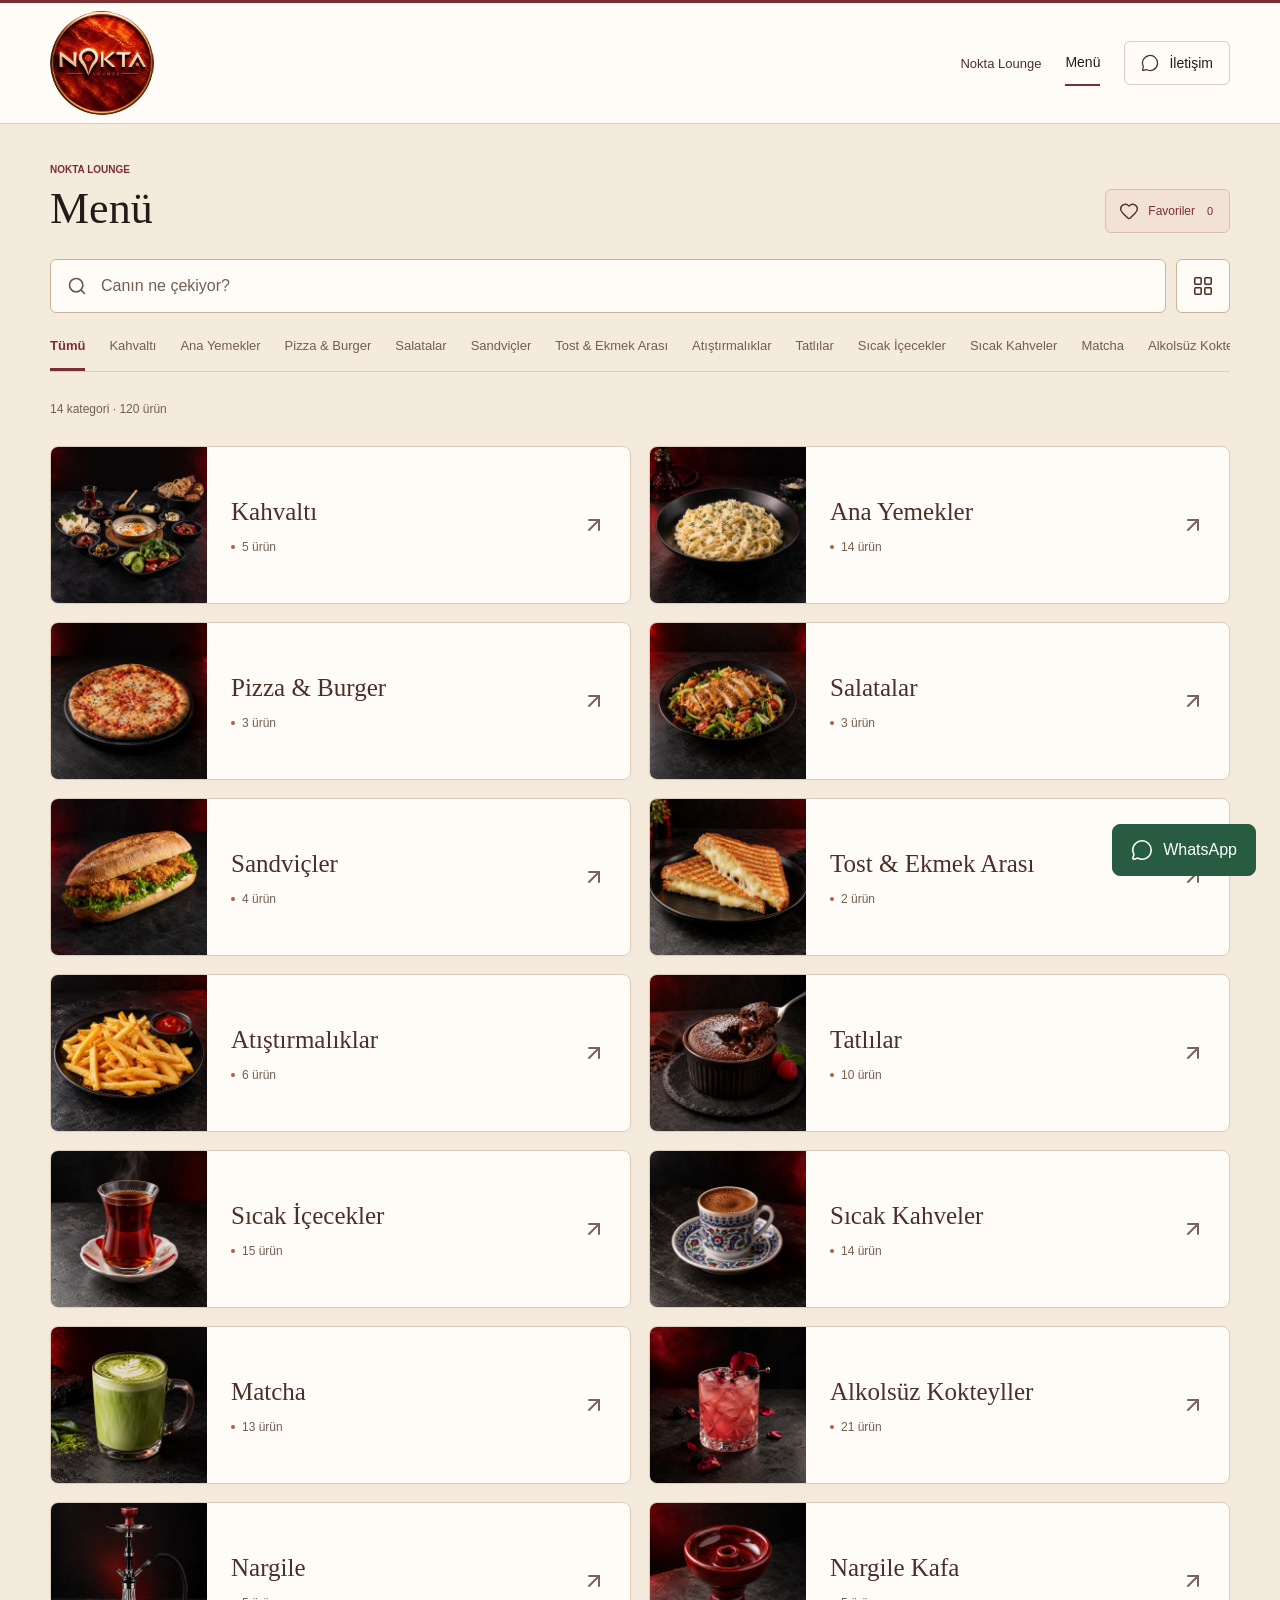
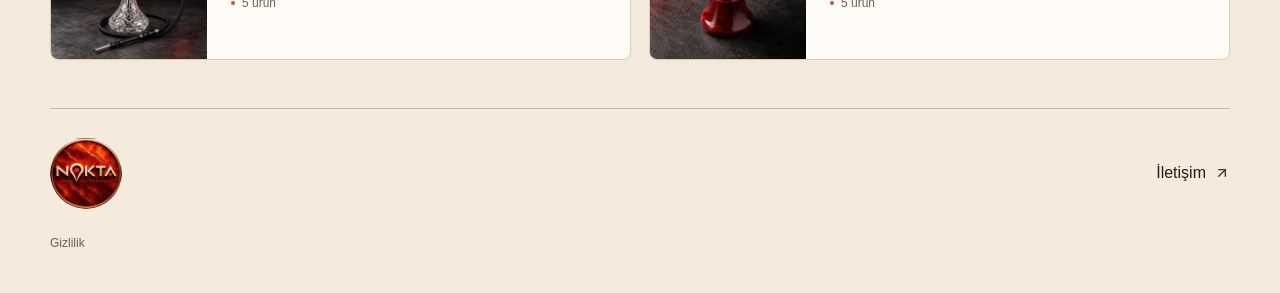
==== commit 35e9b21d: "Add light cafe palette and dedicated welcome page with directions" ====
--- a/index.html
+++ b/index.html
@@ -3,19 +3,20 @@
 <head>
   <meta charset="UTF-8">
   <meta name="viewport" content="width=device-width, initial-scale=1, viewport-fit=cover">
-  <meta name="theme-color" content="#101011">
+  <meta name="theme-color" content="#F5EBDD">
   <meta name="description" content="Nokta Lounge menüsü: kahveler, soğuk içecekler, yemekler, tatlılar ve nargile. Kategorileri ve ürün fiyatlarını inceleyin.">
   <meta property="og:title" content="Nokta Lounge | Menü">
   <meta property="og:description" content="Kahveler, yemekler, tatlılar ve daha fazlası. Nokta Lounge menüsü.">
   <meta property="og:type" content="website">
   <meta property="og:locale" content="tr_TR">
-  <meta property="og:url" content="https://merterman007-sudo.github.io/noktalounge/">
-  <meta property="og:image" content="https://merterman007-sudo.github.io/noktalounge/assets/brand/nokta-logo.webp">
-  <link rel="canonical" href="https://merterman007-sudo.github.io/noktalounge/">
+  <meta property="og:url" content="https://noktalounge.com.tr/">
+  <meta property="og:image" content="https://noktalounge.com.tr/assets/brand/nokta-logo.webp">
+  <link rel="canonical" href="https://noktalounge.com.tr/">
   <title>Nokta Lounge | Menü</title>
   <link rel="icon" href="assets/brand/favicon.png" type="image/png">
   <link rel="stylesheet" href="styles.css">
-  <script type="application/ld+json">{"@context":"https://schema.org","@type":"CafeOrCoffeeShop","name":"Nokta Lounge","currenciesAccepted":"TRY","telephone":"+905308218324","url":"https://merterman007-sudo.github.io/noktalounge/","hasMenu":"https://merterman007-sudo.github.io/noktalounge/"}</script>
+  <link rel="stylesheet" href="palette.css?v=ivory-1">
+  <script type="application/ld+json">{"@context":"https://schema.org","@type":"CafeOrCoffeeShop","name":"Nokta Lounge","currenciesAccepted":"TRY","telephone":"+905308218324","url":"https://noktalounge.com.tr/","hasMenu":"https://noktalounge.com.tr/","address":{"@type":"PostalAddress","streetAddress":"Yeşilpınar, Gaziosmanpaşa Cd. No: 166, İç Kapı No: 1","addressLocality":"Eyüpsultan","addressRegion":"İstanbul","postalCode":"34065","addressCountry":"TR"}}</script>
 </head>
 <body>
   <a class="skip-link" href="#menu-title">Menüye geç</a>
@@ -25,6 +26,7 @@
         <img class="site-logo" src="assets/brand/nokta-logo.webp" width="320" height="320" alt="Nokta Lounge">
       </a>
       <nav class="header-nav" aria-label="Ana gezinme">
+        <a class="discover-link" href="kesfet.html">Nokta Lounge</a>
         <a class="header-menu" href="#menu-title" data-home>Menü</a>
         <button class="contact-trigger" type="button" data-contact><img src="assets/icons/message-circle.svg" width="18" height="18" alt="">İletişim</button>
       </nav>
--- a/palette.css
+++ b/palette.css
@@ -0,0 +1,70 @@
+:root {
+  color-scheme: light;
+  --espresso: #241A17;
+  --chocolate: #4A3028;
+  --ivory: #F5EBDD;
+  --burgundy: #7A2E32;
+  --terracotta: #B85C3A;
+  --champagne: #B99A6B;
+  --bg: var(--ivory);
+  --surface: #FFFCF7;
+  --line: #DCCDBA;
+  --text: var(--espresso);
+  --muted: #725E52;
+  --red: var(--burgundy);
+}
+body { background: var(--bg); color: var(--text); }
+img[src*="assets/icons/"] { filter: brightness(0) saturate(100%) invert(18%) sepia(19%) saturate(1257%) hue-rotate(328deg) brightness(94%) contrast(91%); }
+button:focus-visible, a:focus-visible, select:focus-visible { outline-color: var(--burgundy); }
+.topbar { background: var(--surface); border-top-color: var(--burgundy); border-bottom-color: var(--line); }
+.menu-group-title { color: var(--chocolate); }
+.header-nav { gap: 24px; }
+.discover-link { min-height: 44px; display: inline-flex; align-items: center; font-size: 13px; color: var(--chocolate); }
+.contact-trigger { border-color: var(--line); }
+.search-row, .category-picker, select { background: var(--surface); border-color: #C9B49B; color: var(--text); }
+.search-row:focus-within { box-shadow: 0 0 0 3px #7A2E3212; }
+.tab-button { color: var(--muted); }
+.tab-button.active { color: var(--burgundy); font-weight: 700; }
+.category-card { background: var(--surface); border-color: var(--line); box-shadow: 0 2px 5px #4A302805; }
+.category-card:hover { border-color: var(--champagne); box-shadow: 0 6px 20px #4A30280B; }
+.category-image { background: #E8DBCA; }
+.category-copy { border-color: var(--line); }
+.category-copy small::before { background: var(--terracotta); }
+.category-copy strong { color: var(--chocolate); }
+.back-button { color: var(--chocolate); }
+.item-row, .menu-head, .product-bottom, .picker-row { border-color: var(--line); }
+.item-price, .product-bottom strong { color: var(--burgundy); }
+.product-open:hover .item-name { color: var(--burgundy); }
+.item-thumb { border-color: var(--line); background: #E8DBCA; }
+.favorites-shortcut { color: var(--burgundy); border-color: #D9BEB7; background: #F1E1D7; }
+.favorites-shortcut [data-favorite-count] { color: var(--burgundy); }
+.favorite-button:hover, .favorite-button.saved { background: #EED9D0; }
+.favorite-button.saved img, .mobile-action.is-active img { filter: brightness(0) saturate(100%) invert(22%) sepia(36%) saturate(1502%) hue-rotate(310deg) brightness(95%) contrast(94%); }
+.favorite-button img { opacity: .75; }
+.favorite-button.saved img { opacity: 1; }
+dialog { background: var(--surface); border-color: var(--line); box-shadow: 0 20px 80px #241A1730; }
+dialog::backdrop { background: #241A1770; }
+dialog p:not(.eyebrow) { color: var(--muted); }
+.dialog-close, .product-dialog .dialog-close { background: var(--surface); border: 1px solid var(--line); }
+.contact-link { background: #F8EFE4; color: var(--text); border-color: var(--line); }
+.contact-link small { color: var(--muted); }
+.whatsapp-link { background: #E9F0E7; border-color: #ACC0AA; color: #254F39; }
+.whatsapp-link small { color: #3C654E; }
+.whatsapp-link img, .mobile-whatsapp img { filter: brightness(0) saturate(100%) invert(26%) sepia(15%) saturate(1250%) hue-rotate(96deg) brightness(91%) contrast(91%); }
+.whatsapp-link:disabled { background: #F1E9DF; border-color: var(--line); color: var(--muted); }
+.whatsapp-float { background: #285C40; border-color: #285C40; color: #fff; }
+.whatsapp-float img { filter: brightness(0) invert(1); }
+.photo-caption { color: var(--muted); }
+.sheet-handle { background: var(--champagne); }
+.product-photo { background: #EFE1CF; }
+.footer { border-color: #CCB89A; }
+.footer-meta { justify-content: space-between; }
+@media (max-width: 600px) {
+  .header-nav { gap: 14px; }
+  .discover-link { font-size: 12px; }
+  .mobile-bar { background: #FFFCF7FA; border-color: #CDBBA4; }
+  .mobile-action { color: var(--muted); }
+  .mobile-action.is-active { color: var(--burgundy); background: #F2E4DA; }
+  .mobile-whatsapp { color: #285C40; }
+  .product-photo { background: #EFE1CF; }
+}
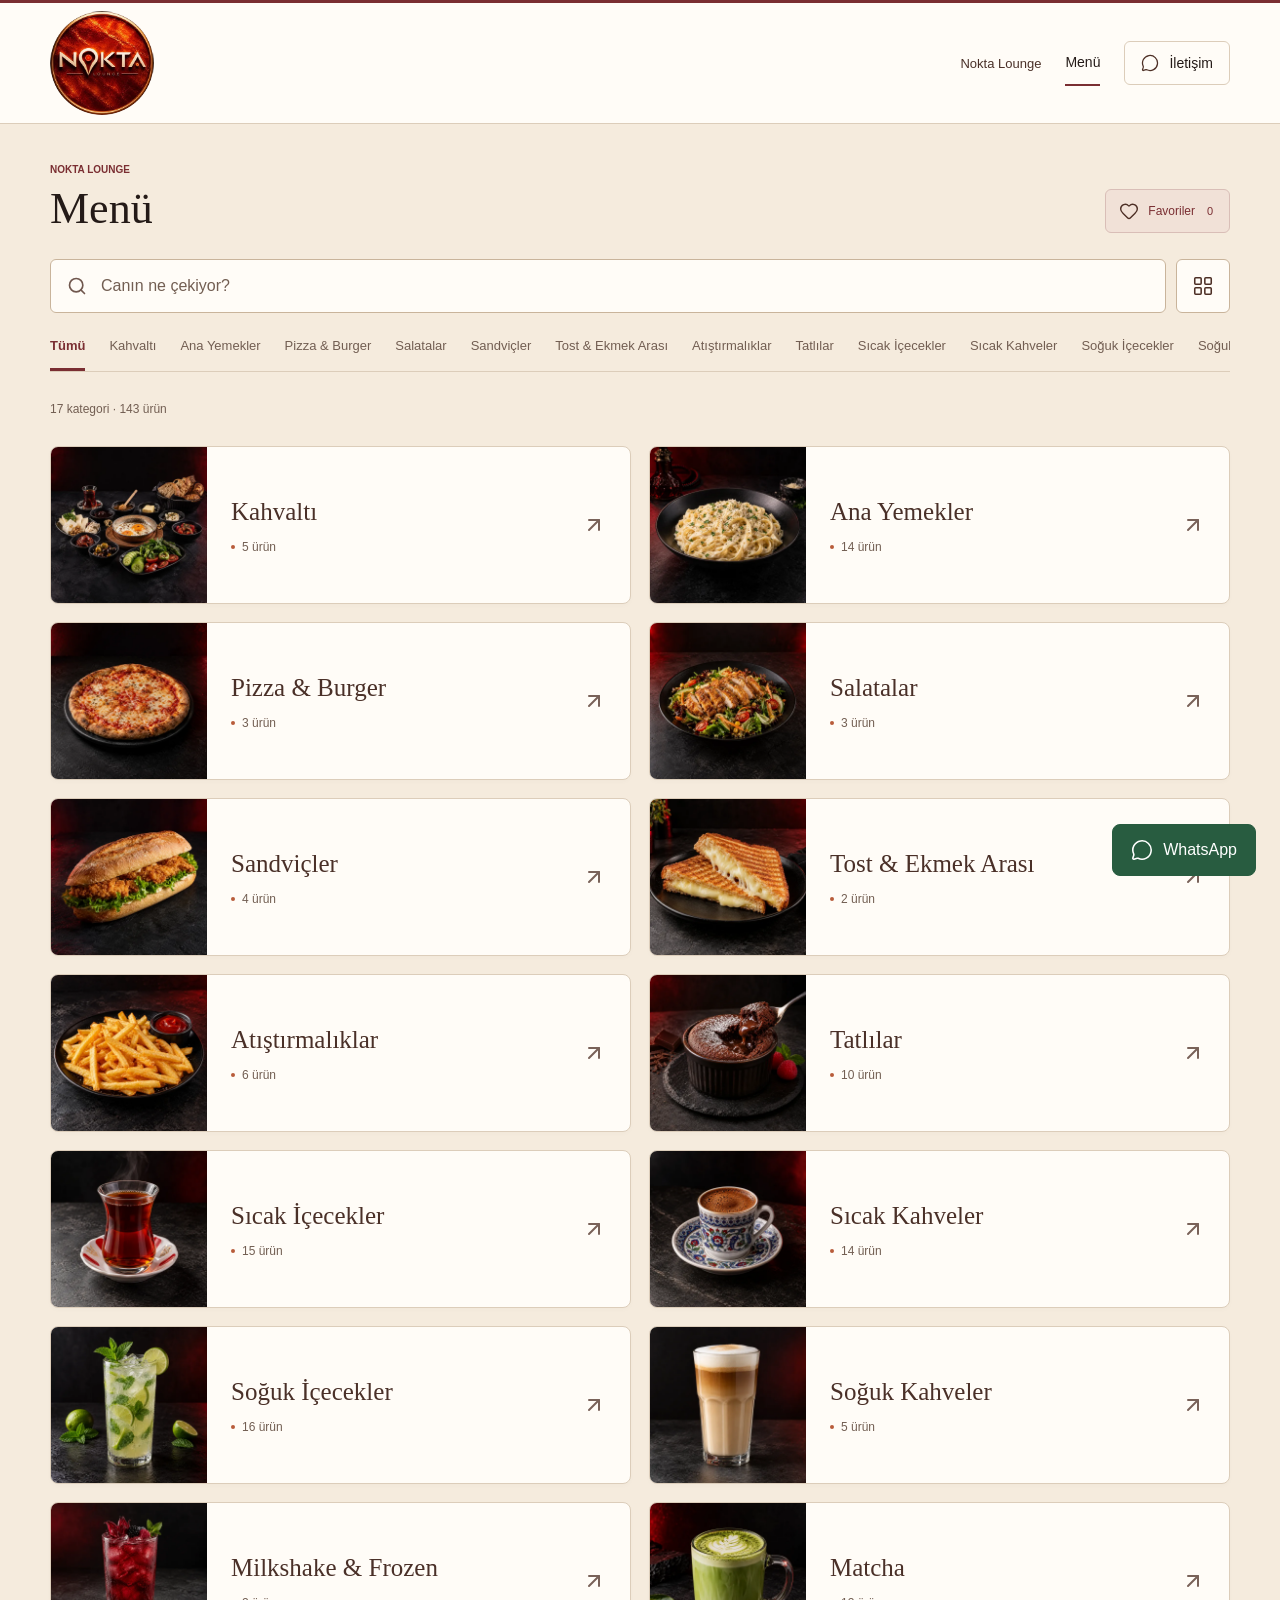
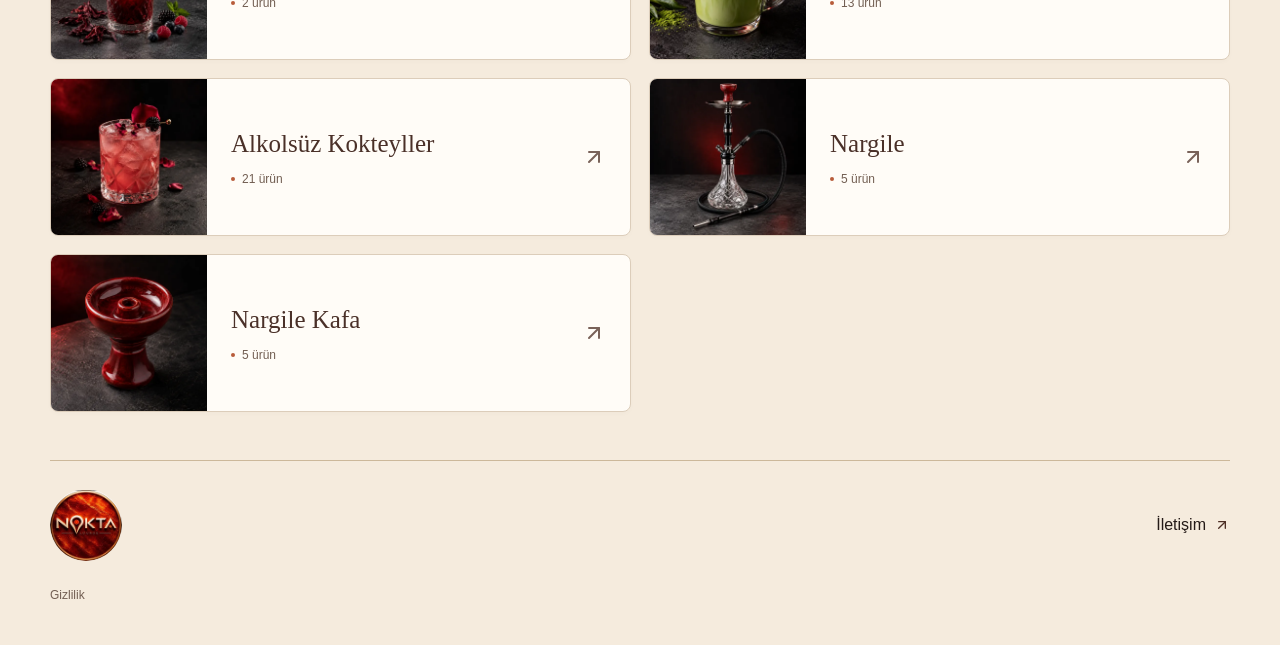
==== commit 3510edd7: "Add cold drinks and iced coffee menu categories" ====
--- a/index.html
+++ b/index.html
@@ -46,7 +46,7 @@
         </div><button class="category-picker icon-button" type="button" data-picker title="Tüm kategoriler" aria-label="Tüm kategorileri aç"><img src="assets/icons/layout-grid.svg" width="22" height="22" alt=""></button></div>
         <nav class="tabs" aria-label="Menü kategorileri"><div id="tabs-inner" class="tabs-inner"></div></nav>
       </div>
-      <div class="results-toolbar"><p id="menu-summary" role="status">14 kategori</p><label id="sort-control" hidden><span>Sırala</span><select id="sort-select" aria-label="Ürünleri sırala"><option value="menu">Menü sırası</option><option value="low">Fiyat: düşükten yükseğe</option><option value="high">Fiyat: yüksekten düşüğe</option></select></label></div>
+      <div class="results-toolbar"><p id="menu-summary" role="status">17 kategori</p><label id="sort-control" hidden><span>Sırala</span><select id="sort-select" aria-label="Ürünleri sırala"><option value="menu">Menü sırası</option><option value="low">Fiyat: düşükten yükseğe</option><option value="high">Fiyat: yüksekten düşüğe</option></select></label></div>
       <div id="category-grid" class="category-grid">
         <a class="category-card" href="#cat=kahvalti" data-category="kahvalti"><span class="category-image"><img src="assets/products/pdf-menu/serpme-kahvalti-kisi-basi.webp" width="640" height="640" alt="" loading="lazy"></span><span class="category-copy"><span><strong>Kahvaltı</strong><small>5 ürün</small></span><img src="assets/icons/arrow-up-right.svg" width="20" height="20" alt=""></span></a>
         <a class="category-card" href="#cat=ana-yemekler" data-category="ana-yemekler"><span class="category-image"><img src="assets/products/pdf-menu/fettuccine-alfredo.webp" width="640" height="640" alt="" loading="lazy"></span><span class="category-copy"><span><strong>Ana Yemekler</strong><small>14 ürün</small></span><img src="assets/icons/arrow-up-right.svg" width="20" height="20" alt=""></span></a>
@@ -58,6 +58,9 @@
         <a class="category-card" href="#cat=tatlilar" data-category="tatlilar"><span class="category-image"><img src="assets/products/sufle.webp" width="640" height="640" alt="" loading="lazy"></span><span class="category-copy"><span><strong>Tatlılar</strong><small>10 ürün</small></span><img src="assets/icons/arrow-up-right.svg" width="20" height="20" alt=""></span></a>
         <a class="category-card" href="#cat=sicak-icecekler" data-category="sicak-icecekler"><span class="category-image"><img src="assets/products/cay.webp" width="640" height="640" alt="" loading="lazy"></span><span class="category-copy"><span><strong>Sıcak İçecekler</strong><small>15 ürün</small></span><img src="assets/icons/arrow-up-right.svg" width="20" height="20" alt=""></span></a>
         <a class="category-card" href="#cat=kahveler" data-category="kahveler"><span class="category-image"><img src="assets/products/turk-kahvesi.webp" width="640" height="640" alt="" loading="lazy"></span><span class="category-copy"><span><strong>Sıcak Kahveler</strong><small>14 ürün</small></span><img src="assets/icons/arrow-up-right.svg" width="20" height="20" alt=""></span></a>
+        <a class="category-card" href="#cat=soguk-icecekler" data-category="soguk-icecekler"><span class="category-image"><img src="assets/products/cool-lime.webp" width="640" height="640" alt="" loading="lazy"></span><span class="category-copy"><span><strong>Soğuk İçecekler</strong><small>16 ürün</small></span><img src="assets/icons/arrow-up-right.svg" width="20" height="20" alt=""></span></a>
+        <a class="category-card" href="#cat=soguk-kahveler" data-category="soguk-kahveler"><span class="category-image"><img src="assets/products/latte.webp" width="640" height="640" alt="" loading="lazy"></span><span class="category-copy"><span><strong>Soğuk Kahveler</strong><small>5 ürün</small></span><img src="assets/icons/arrow-up-right.svg" width="20" height="20" alt=""></span></a>
+        <a class="category-card" href="#cat=milkshake-frozen" data-category="milkshake-frozen"><span class="category-image"><img src="assets/products/berry-hibiscus.webp" width="640" height="640" alt="" loading="lazy"></span><span class="category-copy"><span><strong>Milkshake &amp; Frozen</strong><small>2 ürün</small></span><img src="assets/icons/arrow-up-right.svg" width="20" height="20" alt=""></span></a>
         <a class="category-card" href="#cat=matcha" data-category="matcha"><span class="category-image"><img src="assets/products/pdf-menu/matcha-latte.webp" width="640" height="640" alt="" loading="lazy"></span><span class="category-copy"><span><strong>Matcha</strong><small>13 ürün</small></span><img src="assets/icons/arrow-up-right.svg" width="20" height="20" alt=""></span></a>
         <a class="category-card" href="#cat=alkolsuz-kokteyller" data-category="alkolsuz-kokteyller"><span class="category-image"><img src="assets/products/pdf-menu/pink-venom.webp" width="640" height="640" alt="" loading="lazy"></span><span class="category-copy"><span><strong>Alkolsüz Kokteyller</strong><small>21 ürün</small></span><img src="assets/icons/arrow-up-right.svg" width="20" height="20" alt=""></span></a>
         <a class="category-card" href="#cat=nargile" data-category="nargile"><span class="category-image"><img src="assets/products/nokta-special.webp" width="640" height="640" alt="" loading="lazy"></span><span class="category-copy"><span><strong>Nargile</strong><small>5 ürün</small></span><img src="assets/icons/arrow-up-right.svg" width="20" height="20" alt=""></span></a>
@@ -75,6 +78,9 @@
         <article id="cat=tatlilar" class="menu-category"><header class="menu-head"><h2>Tatlılar</h2></header><div class="item-list"><div class="item-row"><span class="item-name">Sufle</span><span class="item-price">350 ₺</span></div><div class="item-row"><span class="item-name">San Sebastian</span><span class="item-price">400 ₺</span></div><div class="item-row"><span class="item-name">Coco Star</span><span class="item-price">400 ₺</span></div><div class="item-row"><span class="item-name">Lotus Kubbe</span><span class="item-price">425 ₺</span></div><div class="item-row"><span class="item-name">Fıstıklı Çikolatalı</span><span class="item-price">475 ₺</span></div><div class="item-row"><span class="item-name">Cheesecake</span><span class="item-price">400 ₺</span></div><div class="item-row"><span class="item-name">Çikolatalı Dünyası</span><span class="item-price">425 ₺</span></div><div class="item-row"><span class="item-name">Latte Mono</span><span class="item-price">375 ₺</span></div><div class="item-row"><span class="item-name">Profiterollü Kare</span><span class="item-price">375 ₺</span></div><div class="item-row"><span class="item-name">Sütlü Tatlılar</span><span class="item-price">250 ₺</span></div></div></article>
         <article id="cat=sicak-icecekler" class="menu-category"><header class="menu-head"><h2>Sıcak İçecekler</h2></header><div class="item-list"><div class="item-row"><span class="item-name">Çay</span><span class="item-price">50 ₺</span></div><div class="item-row"><span class="item-name">Fincan Çay</span><span class="item-price">60 ₺</span></div><div class="item-row"><span class="item-name">Ihlamur</span><span class="item-price">170 ₺</span></div><div class="item-row"><span class="item-name">Ada Çayı</span><span class="item-price">170 ₺</span></div><div class="item-row"><span class="item-name">Nane Limon</span><span class="item-price">170 ₺</span></div><div class="item-row"><span class="item-name">Kış Çayı</span><span class="item-price">170 ₺</span></div><div class="item-row"><span class="item-name">Papatya Çayı</span><span class="item-price">170 ₺</span></div><div class="item-row"><span class="item-name">Hibiskus Çayı</span><span class="item-price">170 ₺</span></div><div class="item-row"><span class="item-name">Yeşil Çay</span><span class="item-price">170 ₺</span></div><div class="item-row"><span class="item-name">Oralet Çeşitleri</span><span class="item-price">80 ₺</span></div><div class="item-row"><span class="item-name">Sıcak Çikolata</span><span class="item-price">190 ₺</span></div><div class="item-row"><span class="item-name">Sahlep</span><span class="item-price">190 ₺</span></div><div class="item-row"><span class="item-name">Ballı Süt</span><span class="item-price">170 ₺</span></div><div class="item-row"><span class="item-name">Nescafe</span><span class="item-price">130 ₺</span></div><div class="item-row"><span class="item-name">Sütlü Nescafe</span><span class="item-price">150 ₺</span></div></div></article>
         <article id="cat=kahveler" class="menu-category"><header class="menu-head"><h2>Sıcak Kahveler</h2></header><div class="item-list"><div class="item-row"><span class="item-name">Türk Kahvesi</span><span class="item-price">150 ₺</span></div><div class="item-row"><span class="item-name">Double Türk Kahvesi</span><span class="item-price">220 ₺</span></div><div class="item-row"><span class="item-name">Dibek Kahvesi</span><span class="item-price">170 ₺</span></div><div class="item-row"><span class="item-name">Menengiç Kahvesi</span><span class="item-price">170 ₺</span></div><div class="item-row"><span class="item-name">Espresso</span><span class="item-price">140 ₺</span></div><div class="item-row"><span class="item-name">Double Espresso</span><span class="item-price">180 ₺</span></div><div class="item-row"><span class="item-name">Filtre Kahve</span><span class="item-price">180 ₺</span></div><div class="item-row"><span class="item-name">Americano</span><span class="item-price">180 ₺</span></div><div class="item-row"><span class="item-name">Latte</span><span class="item-price">220 ₺</span></div><div class="item-row"><span class="item-name">Caramel Latte</span><span class="item-price">240 ₺</span></div><div class="item-row"><span class="item-name">Cappuccino</span><span class="item-price">220 ₺</span></div><div class="item-row"><span class="item-name">Mocha</span><span class="item-price">240 ₺</span></div><div class="item-row"><span class="item-name">White Mocha</span><span class="item-price">250 ₺</span></div><div class="item-row"><span class="item-name">Caramel Macchiato</span><span class="item-price">250 ₺</span></div></div></article>
+        <article id="cat=soguk-icecekler" class="menu-category"><header class="menu-head"><h2>Soğuk İçecekler</h2></header><div class="item-list"><div class="item-row"><span class="item-name">Su</span><span class="item-price">50 ₺</span></div><div class="item-row"><span class="item-name">Soda</span><span class="item-price">75 ₺</span></div><div class="item-row"><span class="item-name">Meyveli Soda</span><span class="item-price">85 ₺</span></div><div class="item-row"><span class="item-name">Ayran</span><span class="item-price">75 ₺</span></div><div class="item-row"><span class="item-name">Cappy Meyve Suyu</span><span class="item-price">110 ₺</span></div><div class="item-row"><span class="item-name">Coca Cola &amp; Zero</span><span class="item-price">110 ₺</span></div><div class="item-row"><span class="item-name">Fanta</span><span class="item-price">110 ₺</span></div><div class="item-row"><span class="item-name">Sprite</span><span class="item-price">110 ₺</span></div><div class="item-row"><span class="item-name">Burn</span><span class="item-price">165 ₺</span></div><div class="item-row"><span class="item-name">Ice Tea Şeftali</span><span class="item-price">120 ₺</span></div><div class="item-row"><span class="item-name">Ice Tea Mango</span><span class="item-price">120 ₺</span></div><div class="item-row"><span class="item-name">Ice Tea Limon</span><span class="item-price">120 ₺</span></div><div class="item-row"><span class="item-name">Limonata</span><span class="item-price">160 ₺</span></div><div class="item-row"><span class="item-name">Sıkma Portakal Suyu</span><span class="item-price">320 ₺</span></div><div class="item-row"><span class="item-name">Portakal Suyu</span><span class="item-price">200 ₺</span></div><div class="item-row"><span class="item-name">Churchill</span><span class="item-price">140 ₺</span></div></div></article>
+        <article id="cat=soguk-kahveler" class="menu-category"><header class="menu-head"><h2>Soğuk Kahveler</h2></header><div class="item-list"><div class="item-row"><span class="item-name">Iced Americano</span><span class="item-price">210 ₺</span></div><div class="item-row"><span class="item-name">Iced Latte</span><span class="item-price">240 ₺</span></div><div class="item-row"><span class="item-name">Iced Mocha</span><span class="item-price">260 ₺</span></div><div class="item-row"><span class="item-name">Iced White Mocha</span><span class="item-price">270 ₺</span></div><div class="item-row"><span class="item-name">Iced Caramel Latte</span><span class="item-price">270 ₺</span></div></div></article>
+        <article id="cat=milkshake-frozen" class="menu-category"><header class="menu-head"><h2>Milkshake &amp; Frozen</h2></header><div class="item-list"><div class="item-row"><span class="item-name">Milkshake</span><span class="item-price">260 ₺</span></div><div class="item-row"><span class="item-name">Frozen</span><span class="item-price">260 ₺</span></div></div></article>
         <article id="cat=matcha" class="menu-category"><header class="menu-head"><h2>Matcha</h2></header><div class="item-list"><div class="item-row"><span class="item-name">Matcha Latte</span><span class="item-price">250 ₺</span></div><div class="item-row"><span class="item-name">Vanilla Matcha</span><span class="item-price">260 ₺</span></div><div class="item-row"><span class="item-name">Strawberry Matcha</span><span class="item-price">270 ₺</span></div><div class="item-row"><span class="item-name">Mango Matcha</span><span class="item-price">270 ₺</span></div><div class="item-row"><span class="item-name">Blueberry Matcha</span><span class="item-price">270 ₺</span></div><div class="item-row"><span class="item-name">Coconut Matcha</span><span class="item-price">270 ₺</span></div><div class="item-row"><span class="item-name">Iced Matcha Latte</span><span class="item-price">260 ₺</span></div><div class="item-row"><span class="item-name">Iced Vanilla Matcha</span><span class="item-price">270 ₺</span></div><div class="item-row"><span class="item-name">Iced Strawberry Matcha</span><span class="item-price">270 ₺</span></div><div class="item-row"><span class="item-name">Iced Mango Matcha</span><span class="item-price">270 ₺</span></div><div class="item-row"><span class="item-name">Iced Blueberry Matcha</span><span class="item-price">270 ₺</span></div><div class="item-row"><span class="item-name">Iced Coconut Matcha</span><span class="item-price">270 ₺</span></div><div class="item-row"><span class="item-name">Matcha Lemonade</span><span class="item-price">260 ₺</span></div></div></article>
         <article id="cat=alkolsuz-kokteyller" class="menu-category"><header class="menu-head"><h2>Alkolsüz Kokteyller</h2></header><div class="item-list"><div class="item-row"><span class="item-name">Pink Venom</span><span class="item-price">270 ₺</span></div><div class="item-row"><span class="item-name">Blue Mirage</span><span class="item-price">270 ₺</span></div><div class="item-row"><span class="item-name">Berry Rush</span><span class="item-price">260 ₺</span></div><div class="item-row"><span class="item-name">Tropical Kiss</span><span class="item-price">260 ₺</span></div><div class="item-row"><span class="item-name">Golden Hour</span><span class="item-price">260 ₺</span></div><div class="item-row"><span class="item-name">Purple Haze</span><span class="item-price">270 ₺</span></div><div class="item-row"><span class="item-name">Ocean Drive</span><span class="item-price">270 ₺</span></div><div class="item-row"><span class="item-name">Mango Fever</span><span class="item-price">260 ₺</span></div><div class="item-row"><span class="item-name">Strawberry Moon</span><span class="item-price">260 ₺</span></div><div class="item-row"><span class="item-name">Midnight Blue</span><span class="item-price">270 ₺</span></div><div class="item-row"><span class="item-name">Lychee Dream</span><span class="item-price">260 ₺</span></div><div class="item-row"><span class="item-name">Coco Crush</span><span class="item-price">260 ₺</span></div><div class="item-row"><span class="item-name">Dragon Bloom</span><span class="item-price">270 ₺</span></div><div class="item-row"><span class="item-name">Sunset Crush</span><span class="item-price">260 ₺</span></div><div class="item-row"><span class="item-name">Electric Blue</span><span class="item-price">270 ₺</span></div><div class="item-row"><span class="item-name">Passion Wave</span><span class="item-price">260 ₺</span></div><div class="item-row"><span class="item-name">Pink Sunset</span><span class="item-price">260 ₺</span></div><div class="item-row"><span class="item-name">Frozen Berry</span><span class="item-price">260 ₺</span></div><div class="item-row"><span class="item-name">Cool Lime</span><span class="item-price">240 ₺</span></div><div class="item-row"><span class="item-name">Mojito</span><span class="item-price">250 ₺</span></div><div class="item-row"><span class="item-name">Berry Hibiscus</span><span class="item-price">260 ₺</span></div></div></article>
         <article id="cat=nargile" class="menu-category"><header class="menu-head"><h2>Nargile</h2></header><div class="item-list"><div class="item-row"><span class="item-name">Nokta Special</span><span class="item-price">550 ₺</span></div><div class="item-row"><span class="item-name">Al Fakher</span><span class="item-price">400 ₺</span></div><div class="item-row"><span class="item-name">Dark Seri</span><span class="item-price">750 ₺</span></div><div class="item-row"><span class="item-name">Cigar</span><span class="item-price">900 ₺</span></div><div class="item-row"><span class="item-name">Nakhla</span><span class="item-price">400 ₺</span></div></div></article>
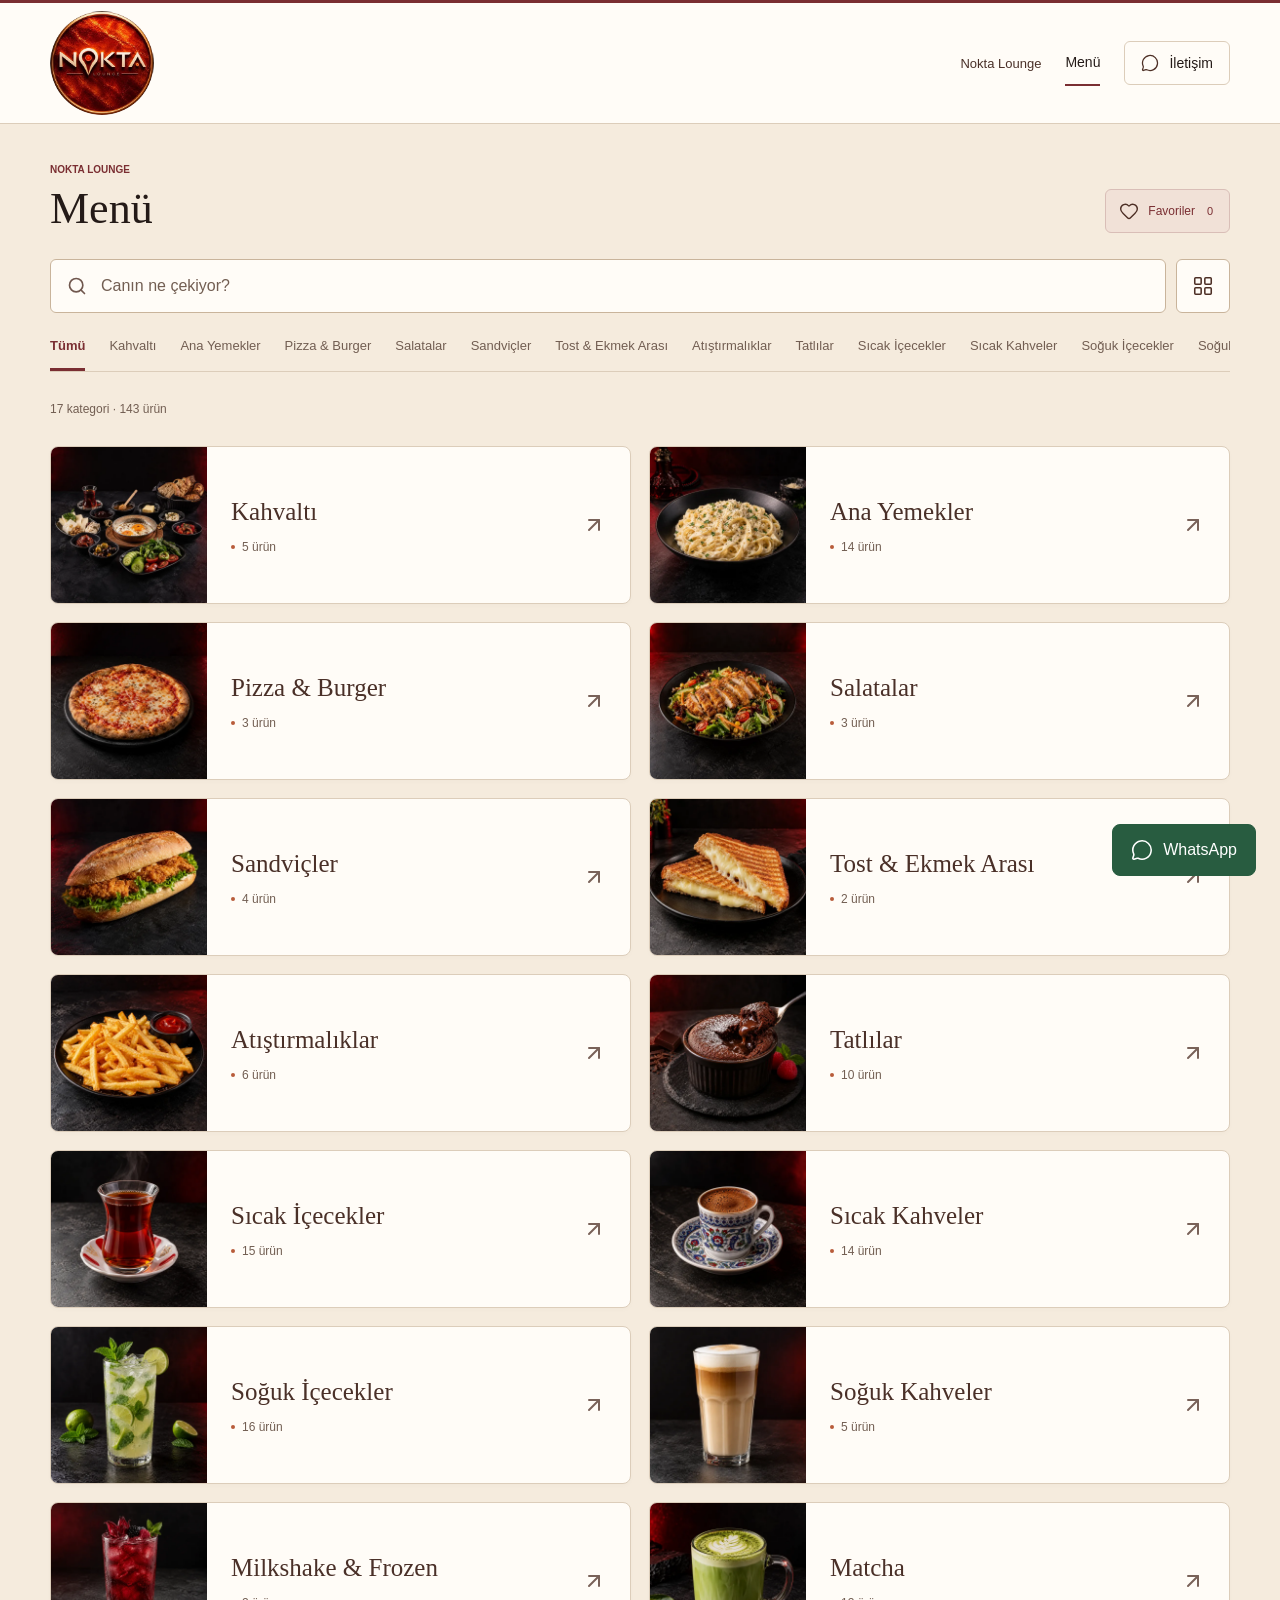
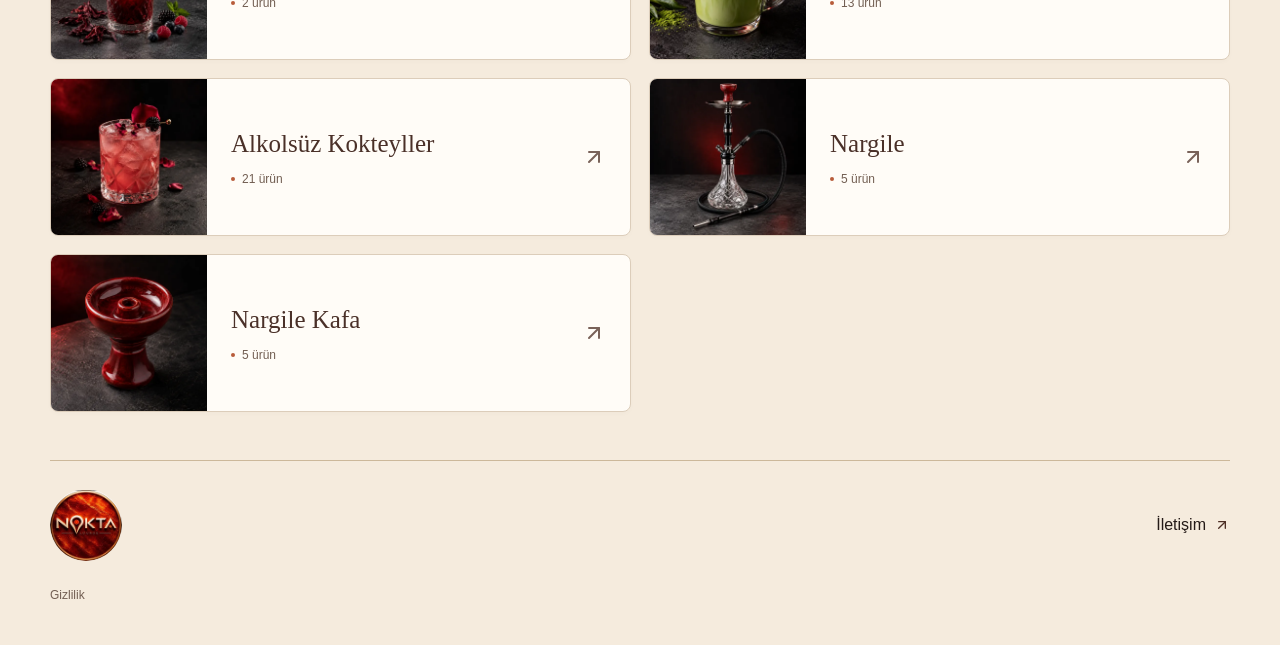
==== commit 43d9323b: "Add complete Nokta Lounge favicon support" ====
--- a/index.html
+++ b/index.html
@@ -13,7 +13,9 @@
   <meta property="og:image" content="https://noktalounge.com.tr/assets/brand/nokta-logo.webp">
   <link rel="canonical" href="https://noktalounge.com.tr/">
   <title>Nokta Lounge | Menü</title>
-  <link rel="icon" href="assets/brand/favicon.png" type="image/png">
+  <link rel="icon" href="assets/brand/favicon.png?v=2" type="image/png" sizes="64x64">
+  <link rel="apple-touch-icon" href="assets/brand/apple-touch-icon.png">
+  <link rel="manifest" href="site.webmanifest">
   <link rel="stylesheet" href="styles.css">
   <link rel="stylesheet" href="palette.css?v=ivory-1">
   <script type="application/ld+json">{"@context":"https://schema.org","@type":"CafeOrCoffeeShop","name":"Nokta Lounge","currenciesAccepted":"TRY","telephone":"+905308218324","url":"https://noktalounge.com.tr/","hasMenu":"https://noktalounge.com.tr/","address":{"@type":"PostalAddress","streetAddress":"Yeşilpınar, Gaziosmanpaşa Cd. No: 166, İç Kapı No: 1","addressLocality":"Eyüpsultan","addressRegion":"İstanbul","postalCode":"34065","addressCountry":"TR"}}</script>
